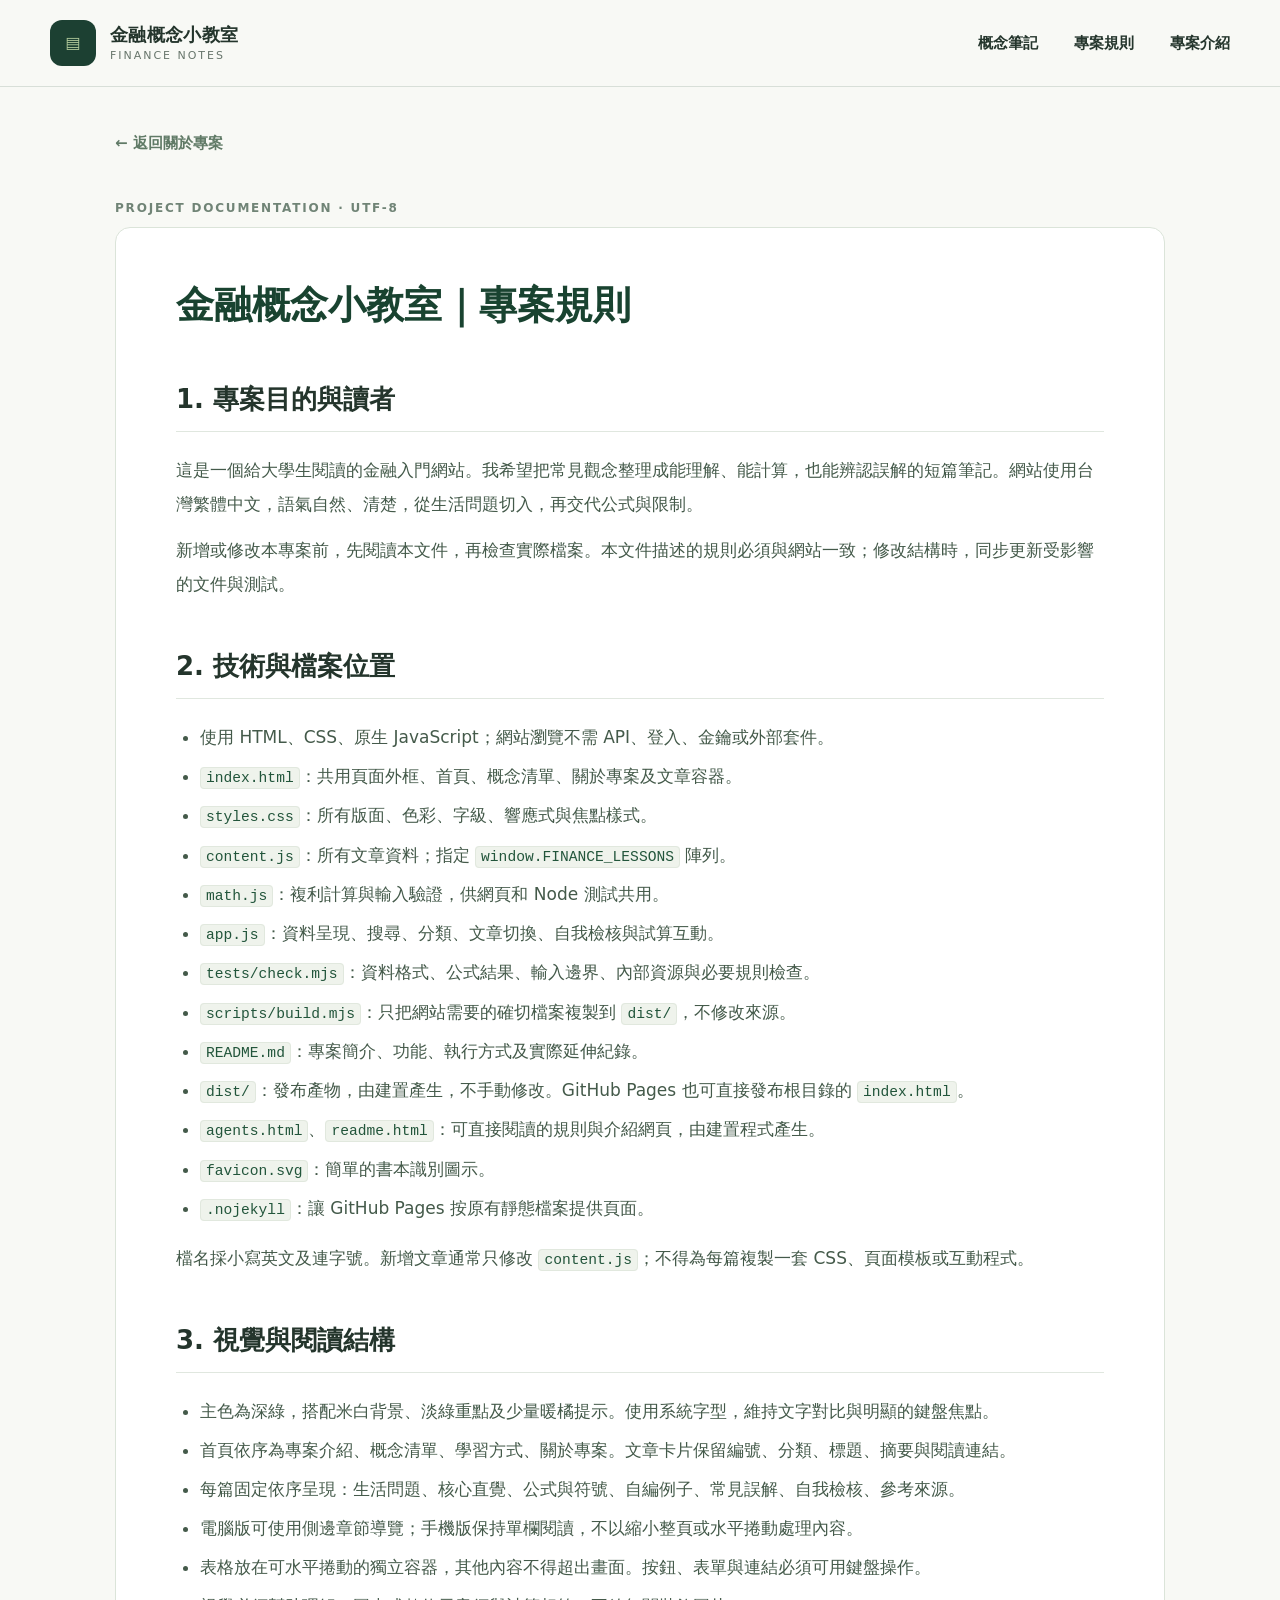
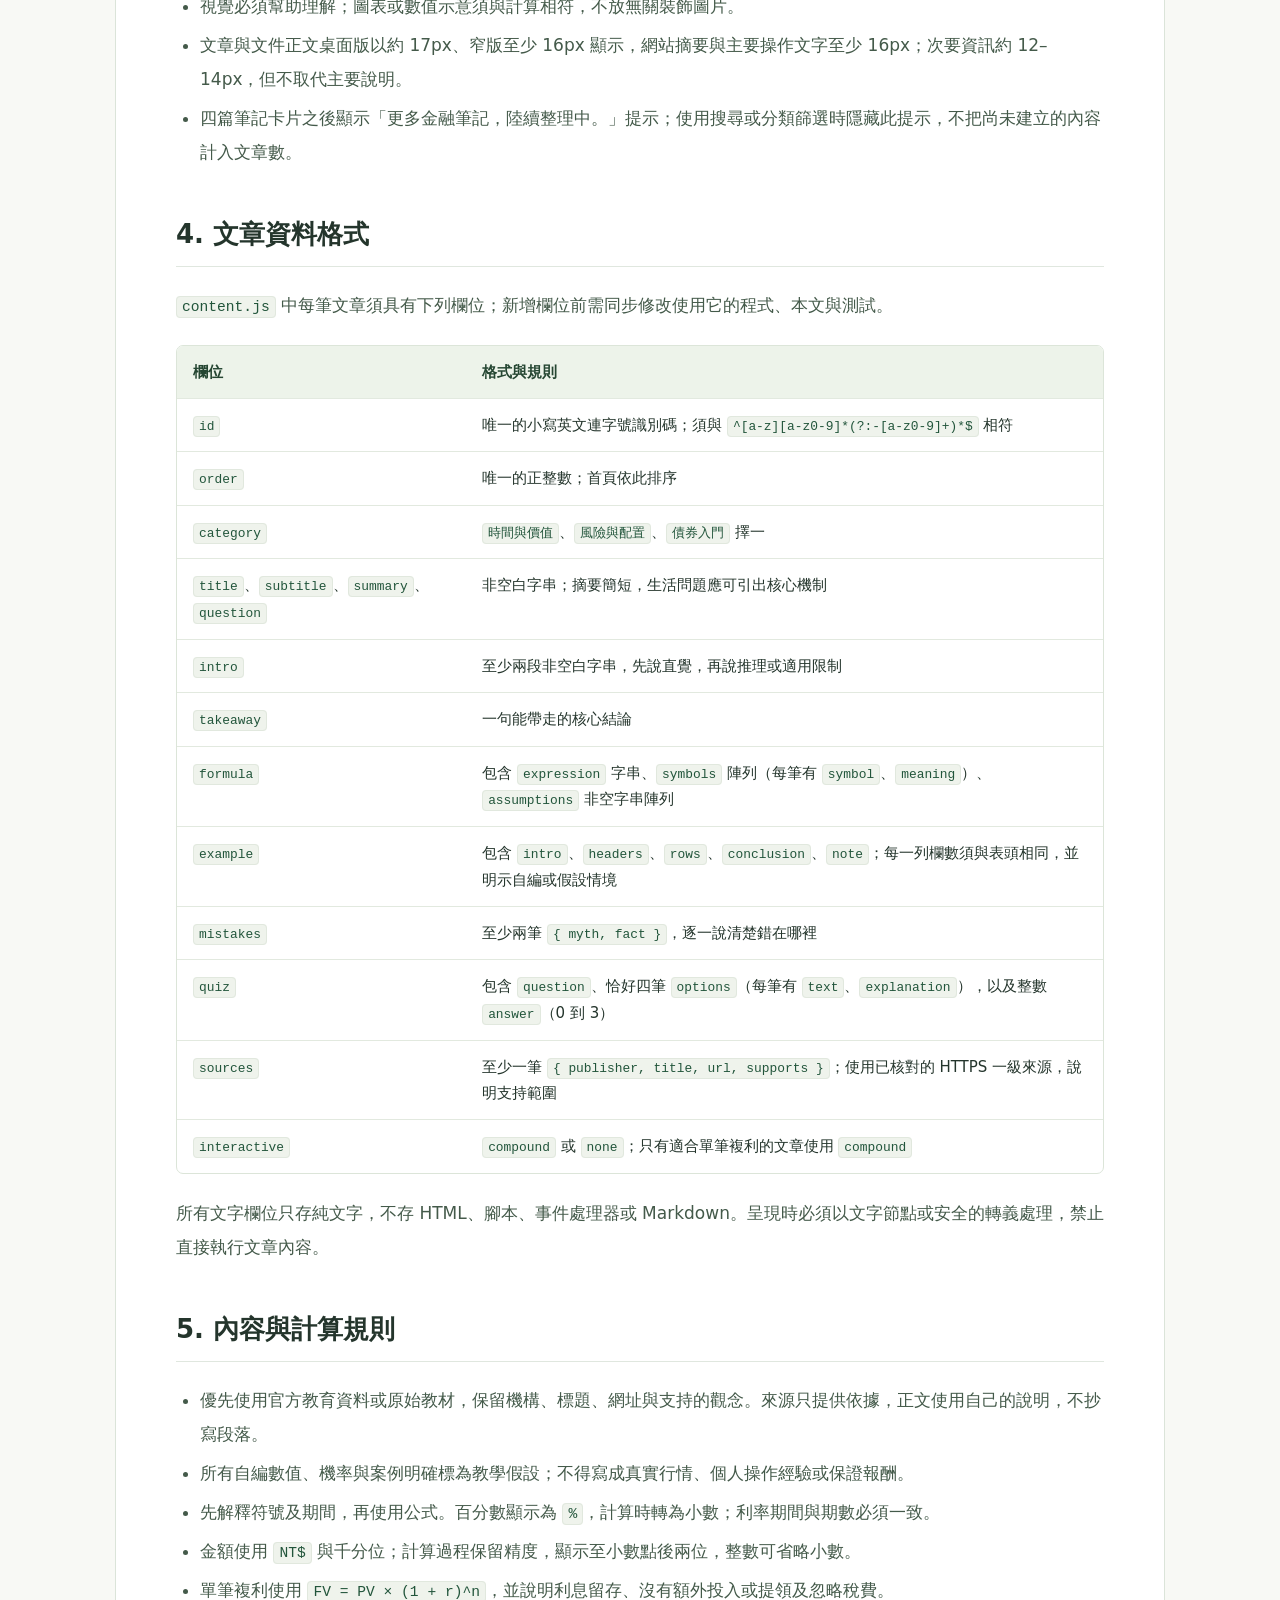
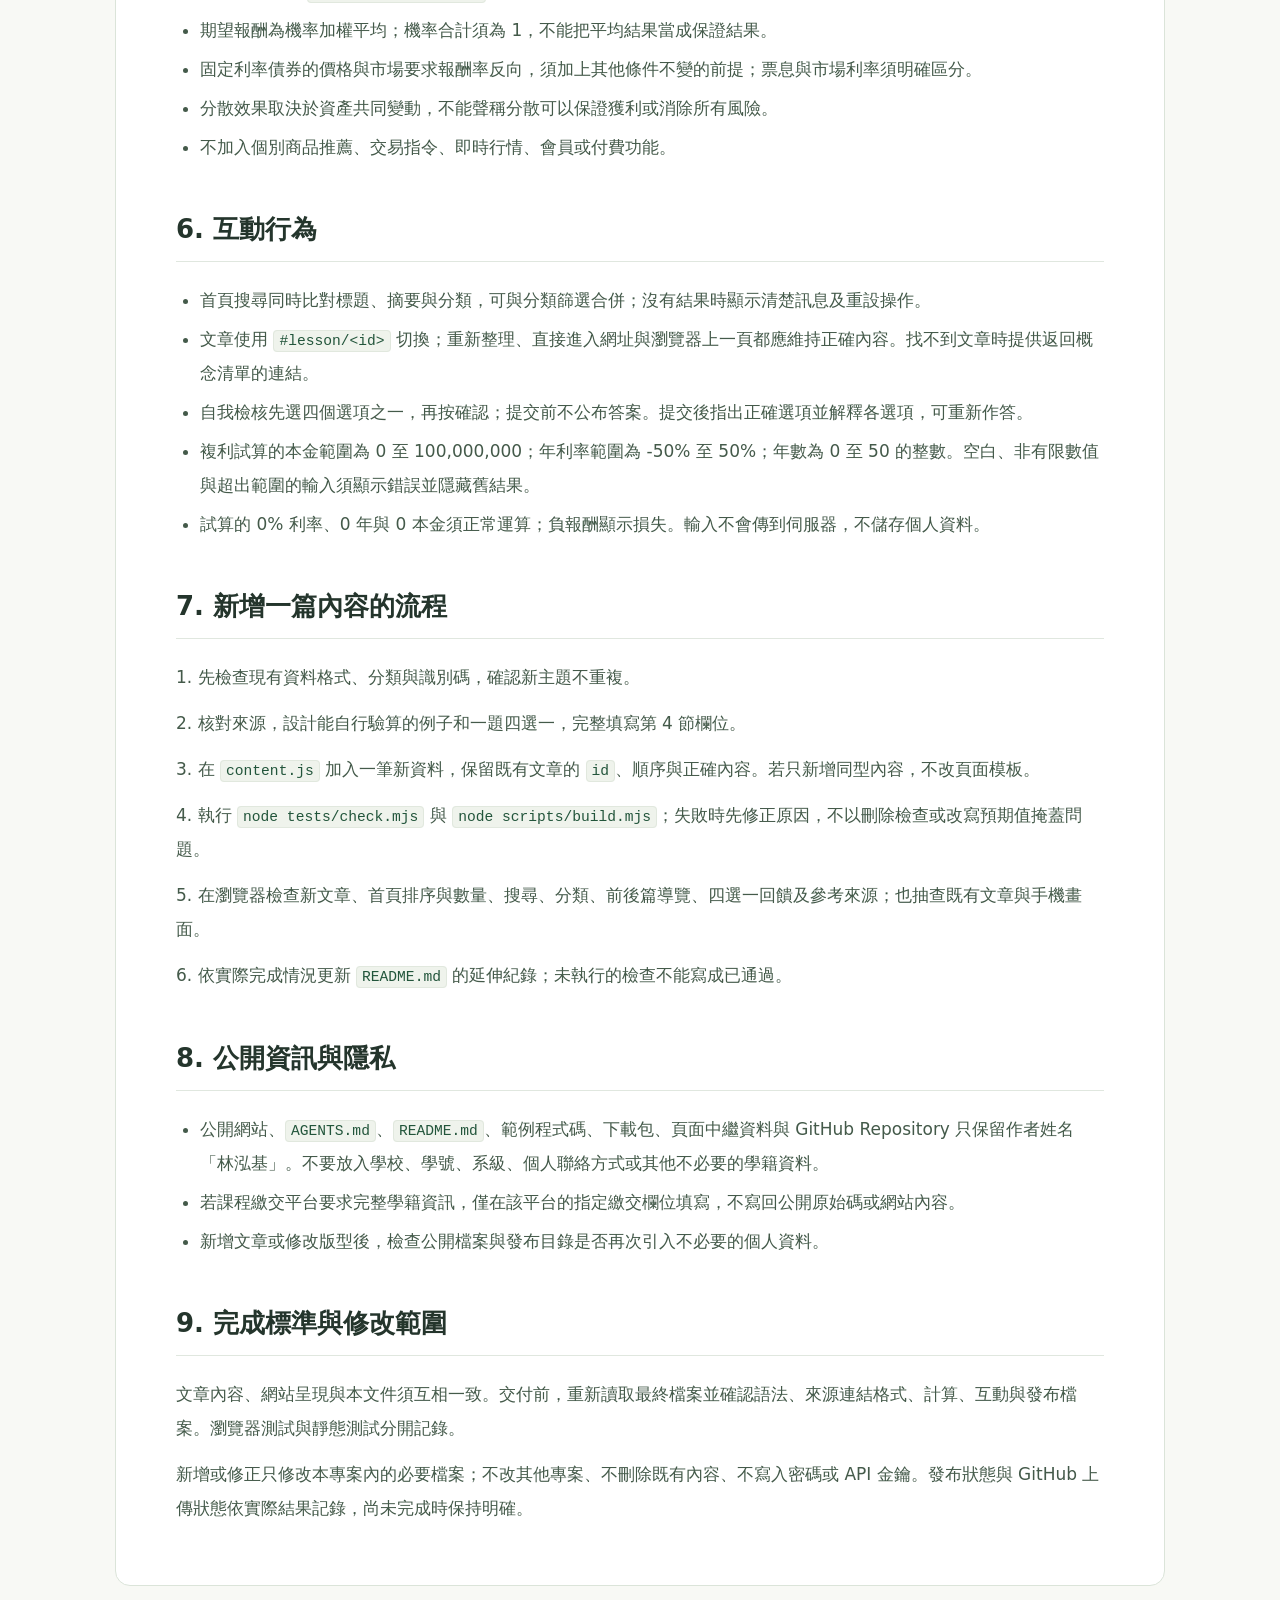
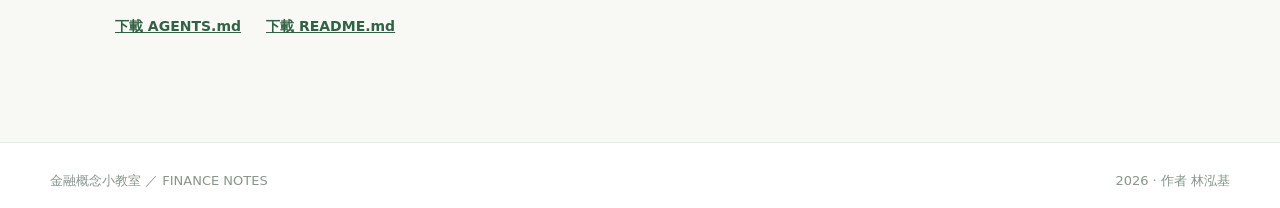
==== agents.html @ fc598c64 "Publish rebuilt finance notes site and reusable project rules" ====
<!doctype html><html lang="zh-Hant-TW"><head><meta charset="utf-8"><meta name="viewport" content="width=device-width, initial-scale=1"><meta name="description" content="金融概念小教室的公開專案文件"><title>專案規則｜金融概念小教室</title><link rel="icon" href="favicon.svg" type="image/svg+xml"><link rel="stylesheet" href="styles.css"><link rel="stylesheet" href="docs.css"></head><body><a class="skip-link" href="#doc-main">跳到主要內容</a><header class="site-header"><div class="shell header-inner"><a class="brand" href="index.html#home"><span class="brand-icon" aria-hidden="true">▤</span><span class="brand-words"><strong>金融概念小教室</strong><small>FINANCE NOTES</small></span></a><nav class="main-nav" aria-label="文件導覽"><a href="index.html#notebook">概念筆記</a><a href="agents.html">專案規則</a><a href="readme.html">專案介紹</a></nav></div></header><main id="doc-main" class="doc-main shell"><a class="back-link" href="index.html#about">← 返回關於專案</a><div class="doc-label">PROJECT DOCUMENTATION · UTF-8</div><article class="markdown-body"><h1 id="金融概念小教室專案規則">金融概念小教室｜專案規則</h1>
<h2 id="1-專案目的與讀者">1. 專案目的與讀者</h2>
<p>這是一個給大學生閱讀的金融入門網站。我希望把常見觀念整理成能理解、能計算，也能辨認誤解的短篇筆記。網站使用台灣繁體中文，語氣自然、清楚，從生活問題切入，再交代公式與限制。</p>
<p>新增或修改本專案前，先閱讀本文件，再檢查實際檔案。本文件描述的規則必須與網站一致；修改結構時，同步更新受影響的文件與測試。</p>
<h2 id="2-技術與檔案位置">2. 技術與檔案位置</h2>
<ul>
<li>使用 HTML、CSS、原生 JavaScript；網站瀏覽不需 API、登入、金鑰或外部套件。</li>
<li><code>index.html</code>：共用頁面外框、首頁、概念清單、關於專案及文章容器。</li>
<li><code>styles.css</code>：所有版面、色彩、字級、響應式與焦點樣式。</li>
<li><code>content.js</code>：所有文章資料；指定 <code>window.FINANCE_LESSONS</code> 陣列。</li>
<li><code>math.js</code>：複利計算與輸入驗證，供網頁和 Node 測試共用。</li>
<li><code>app.js</code>：資料呈現、搜尋、分類、文章切換、自我檢核與試算互動。</li>
<li><code>tests/check.mjs</code>：資料格式、公式結果、輸入邊界、內部資源與必要規則檢查。</li>
<li><code>scripts/build.mjs</code>：只把網站需要的確切檔案複製到 <code>dist/</code>，不修改來源。</li>
<li><code>README.md</code>：專案簡介、功能、執行方式及實際延伸紀錄。</li>
<li><code>dist/</code>：發布產物，由建置產生，不手動修改。GitHub Pages 也可直接發布根目錄的 <code>index.html</code>。</li>
<li><code>agents.html</code>、<code>readme.html</code>：可直接閱讀的規則與介紹網頁，由建置程式產生。</li>
<li><code>favicon.svg</code>：簡單的書本識別圖示。</li>
<li><code>.nojekyll</code>：讓 GitHub Pages 按原有靜態檔案提供頁面。</li>
</ul>
<p>檔名採小寫英文及連字號。新增文章通常只修改 <code>content.js</code>；不得為每篇複製一套 CSS、頁面模板或互動程式。</p>
<h2 id="3-視覺與閱讀結構">3. 視覺與閱讀結構</h2>
<ul>
<li>主色為深綠，搭配米白背景、淡綠重點及少量暖橘提示。使用系統字型，維持文字對比與明顯的鍵盤焦點。</li>
<li>首頁依序為專案介紹、概念清單、學習方式、關於專案。文章卡片保留編號、分類、標題、摘要與閱讀連結。</li>
<li>每篇固定依序呈現：生活問題、核心直覺、公式與符號、自編例子、常見誤解、自我檢核、參考來源。</li>
<li>電腦版可使用側邊章節導覽；手機版保持單欄閱讀，不以縮小整頁或水平捲動處理內容。</li>
<li>表格放在可水平捲動的獨立容器，其他內容不得超出畫面。按鈕、表單與連結必須可用鍵盤操作。</li>
<li>視覺必須幫助理解；圖表或數值示意須與計算相符，不放無關裝飾圖片。</li>
<li>文章與文件正文桌面版以約 17px、窄版至少 16px 顯示，網站摘要與主要操作文字至少 16px；次要資訊約 12–14px，但不取代主要說明。</li>
<li>四篇筆記卡片之後顯示「更多金融筆記，陸續整理中。」提示；使用搜尋或分類篩選時隱藏此提示，不把尚未建立的內容計入文章數。</li>
</ul>
<h2 id="4-文章資料格式">4. 文章資料格式</h2>
<p><code>content.js</code> 中每筆文章須具有下列欄位；新增欄位前需同步修改使用它的程式、本文與測試。</p>
<div class="md-table-scroll"><table><thead><tr><th>欄位</th><th>格式與規則</th></tr></thead><tbody><tr><td><code>id</code></td><td>唯一的小寫英文連字號識別碼；須與 <code>^[a-z][a-z0-9]*(?:-[a-z0-9]+)*$</code> 相符</td></tr><tr><td><code>order</code></td><td>唯一的正整數；首頁依此排序</td></tr><tr><td><code>category</code></td><td><code>時間與價值</code>、<code>風險與配置</code>、<code>債券入門</code> 擇一</td></tr><tr><td><code>title</code>、<code>subtitle</code>、<code>summary</code>、<code>question</code></td><td>非空白字串；摘要簡短，生活問題應可引出核心機制</td></tr><tr><td><code>intro</code></td><td>至少兩段非空白字串，先說直覺，再說推理或適用限制</td></tr><tr><td><code>takeaway</code></td><td>一句能帶走的核心結論</td></tr><tr><td><code>formula</code></td><td>包含 <code>expression</code> 字串、<code>symbols</code> 陣列（每筆有 <code>symbol</code>、<code>meaning</code>）、<code>assumptions</code> 非空字串陣列</td></tr><tr><td><code>example</code></td><td>包含 <code>intro</code>、<code>headers</code>、<code>rows</code>、<code>conclusion</code>、<code>note</code>；每一列欄數須與表頭相同，並明示自編或假設情境</td></tr><tr><td><code>mistakes</code></td><td>至少兩筆 <code>{ myth, fact }</code>，逐一說清楚錯在哪裡</td></tr><tr><td><code>quiz</code></td><td>包含 <code>question</code>、恰好四筆 <code>options</code>（每筆有 <code>text</code>、<code>explanation</code>），以及整數 <code>answer</code>（0 到 3）</td></tr><tr><td><code>sources</code></td><td>至少一筆 <code>{ publisher, title, url, supports }</code>；使用已核對的 HTTPS 一級來源，說明支持範圍</td></tr><tr><td><code>interactive</code></td><td><code>compound</code> 或 <code>none</code>；只有適合單筆複利的文章使用 <code>compound</code></td></tr></tbody></table></div>
<p>所有文字欄位只存純文字，不存 HTML、腳本、事件處理器或 Markdown。呈現時必須以文字節點或安全的轉義處理，禁止直接執行文章內容。</p>
<h2 id="5-內容與計算規則">5. 內容與計算規則</h2>
<ul>
<li>優先使用官方教育資料或原始教材，保留機構、標題、網址與支持的觀念。來源只提供依據，正文使用自己的說明，不抄寫段落。</li>
<li>所有自編數值、機率與案例明確標為教學假設；不得寫成真實行情、個人操作經驗或保證報酬。</li>
<li>先解釋符號及期間，再使用公式。百分數顯示為 <code>%</code>，計算時轉為小數；利率期間與期數必須一致。</li>
<li>金額使用 <code>NT$</code> 與千分位；計算過程保留精度，顯示至小數點後兩位，整數可省略小數。</li>
<li>單筆複利使用 <code>FV = PV × (1 + r)^n</code>，並說明利息留存、沒有額外投入或提領及忽略稅費。</li>
<li>期望報酬為機率加權平均；機率合計須為 1，不能把平均結果當成保證結果。</li>
<li>固定利率債券的價格與市場要求報酬率反向，須加上其他條件不變的前提；票息與市場利率須明確區分。</li>
<li>分散效果取決於資產共同變動，不能聲稱分散可以保證獲利或消除所有風險。</li>
<li>不加入個別商品推薦、交易指令、即時行情、會員或付費功能。</li>
</ul>
<h2 id="6-互動行為">6. 互動行為</h2>
<ul>
<li>首頁搜尋同時比對標題、摘要與分類，可與分類篩選合併；沒有結果時顯示清楚訊息及重設操作。</li>
<li>文章使用 <code>#lesson/&lt;id&gt;</code> 切換；重新整理、直接進入網址與瀏覽器上一頁都應維持正確內容。找不到文章時提供返回概念清單的連結。</li>
<li>自我檢核先選四個選項之一，再按確認；提交前不公布答案。提交後指出正確選項並解釋各選項，可重新作答。</li>
<li>複利試算的本金範圍為 0 至 100,000,000；年利率範圍為 -50% 至 50%；年數為 0 至 50 的整數。空白、非有限數值與超出範圍的輸入須顯示錯誤並隱藏舊結果。</li>
<li>試算的 0% 利率、0 年與 0 本金須正常運算；負報酬顯示損失。輸入不會傳到伺服器，不儲存個人資料。</li>
</ul>
<h2 id="7-新增一篇內容的流程">7. 新增一篇內容的流程</h2>
<p>1. 先檢查現有資料格式、分類與識別碼，確認新主題不重複。</p>
<p>2. 核對來源，設計能自行驗算的例子和一題四選一，完整填寫第 4 節欄位。</p>
<p>3. 在 <code>content.js</code> 加入一筆新資料，保留既有文章的 <code>id</code>、順序與正確內容。若只新增同型內容，不改頁面模板。</p>
<p>4. 執行 <code>node tests/check.mjs</code> 與 <code>node scripts/build.mjs</code>；失敗時先修正原因，不以刪除檢查或改寫預期值掩蓋問題。</p>
<p>5. 在瀏覽器檢查新文章、首頁排序與數量、搜尋、分類、前後篇導覽、四選一回饋及參考來源；也抽查既有文章與手機畫面。</p>
<p>6. 依實際完成情況更新 <code>README.md</code> 的延伸紀錄；未執行的檢查不能寫成已通過。</p>
<h2 id="8-公開資訊與隱私">8. 公開資訊與隱私</h2>
<ul>
<li>公開網站、<code>AGENTS.md</code>、<code>README.md</code>、範例程式碼、下載包、頁面中繼資料與 GitHub Repository 只保留作者姓名「林泓基」。不要放入學校、學號、系級、個人聯絡方式或其他不必要的學籍資料。</li>
<li>若課程繳交平台要求完整學籍資訊，僅在該平台的指定繳交欄位填寫，不寫回公開原始碼或網站內容。</li>
<li>新增文章或修改版型後，檢查公開檔案與發布目錄是否再次引入不必要的個人資料。</li>
</ul>
<h2 id="9-完成標準與修改範圍">9. 完成標準與修改範圍</h2>
<p>文章內容、網站呈現與本文件須互相一致。交付前，重新讀取最終檔案並確認語法、來源連結格式、計算、互動與發布檔案。瀏覽器測試與靜態測試分開記錄。</p>
<p>新增或修正只修改本專案內的必要檔案；不改其他專案、不刪除既有內容、不寫入密碼或 API 金鑰。發布狀態與 GitHub 上傳狀態依實際結果記錄，尚未完成時保持明確。</p>
</article><div class="doc-bottom"><a href="AGENTS.md" download>下載 AGENTS.md</a><a href="README.md" download>下載 README.md</a></div></main><footer class="footer"><div class="shell footer-inner"><span>金融概念小教室 ／ FINANCE NOTES</span><span>2026 · 作者 林泓基</span></div></footer></body></html>
---- styles.css ----
:root{--pine:#1c4032;--pine-deep:#123b2d;--ink:#24352c;--muted:#68766c;--line:#d8dfd8;--cream:#f8f9f5;--mist:#eef2ec;--leaf:#afc89a;--orange:#be7853;--white:#fff;--shadow:0 22px 40px rgba(20,53,41,.07)}
*,*::before,*::after{box-sizing:border-box}html{scroll-behavior:smooth;scroll-padding-top:110px}body{margin:0;background:var(--cream);color:var(--ink);font-family:system-ui,-apple-system,BlinkMacSystemFont,"Noto Sans TC","Microsoft JhengHei",sans-serif;font-size:16px;line-height:1.8;-webkit-font-smoothing:antialiased}a{color:inherit;text-decoration:none}button,input{font:inherit}button,a{touch-action:manipulation}button{cursor:pointer}button:disabled{cursor:not-allowed}button:focus-visible,a:focus-visible,input:focus-visible{outline:3px solid #b67946;outline-offset:4px}[hidden]{display:none!important}.sr-only{position:absolute!important;width:1px;height:1px;padding:0;margin:-1px;overflow:hidden;clip:rect(0,0,0,0);white-space:nowrap;border:0}.skip-link{position:fixed;z-index:99;top:-100px;left:20px;padding:10px 18px;background:var(--pine);color:white}.skip-link:focus{top:12px}.shell{width:min(1180px,calc(100% - 80px));margin:auto}.site-header{position:sticky;top:0;z-index:20;background:rgba(248,249,245,.95);border-bottom:1px solid var(--line);backdrop-filter:blur(12px)}.header-inner{height:86px;display:flex;align-items:center;justify-content:space-between;gap:28px}.brand{display:flex;align-items:center;gap:14px;flex-shrink:0}.brand-icon{width:46px;height:46px;display:grid;place-items:center;background:var(--pine);color:var(--leaf);border-radius:12px}.brand-words{display:flex;flex-direction:column;line-height:1.3}.brand-words strong{font-size:18px;font-weight:750;letter-spacing:.02em}.brand-words small{font-size:11px;color:var(--muted);letter-spacing:.18em;margin-top:3px}.main-nav{display:flex;align-items:center;gap:36px;white-space:nowrap}.main-nav a{font-size:15px;font-weight:600}.main-nav a:hover,.back-link:hover{color:#6a8c69}.eyebrow,.overline{letter-spacing:.19em;font-size:12px;font-weight:700;color:#d4e0d0}.overline.dark{color:#56675c}.hero{background:#f8f9f5;border-bottom:1px solid var(--line);scroll-margin-top:100px}.hero-grid{display:grid;grid-template-columns:1.04fr 1fr;gap:74px;align-items:center;min-height:590px;padding:70px 0}.hero-copy h1{font-size:clamp(48px,5.5vw,77px);letter-spacing:-.055em;line-height:1.29;margin:28px 0;color:var(--pine);font-weight:800}.hero-copy h1 em{font-style:normal}.hero-eyebrow{color:var(--muted);letter-spacing:.12em;margin:0}.hero-eyebrow i{display:inline-block;background:var(--orange);width:8px;height:8px;border-radius:50%;margin-right:10px}.hero-intro{font-size:18px;color:#6f7d73;line-height:1.95;margin:0 0 28px}.hero-cta{display:flex;align-items:center;gap:22px;flex-wrap:wrap}.hero-cta>span{font-size:14px;color:var(--muted)}.btn{border:0;display:inline-flex;align-items:center;justify-content:center;gap:22px;font-weight:700;font-size:15px;border-radius:8px;padding:13px 26px;min-height:49px;transition:transform .15s ease,background .15s ease}.btn:hover{transform:translateY(-2px)}.btn.primary{background:var(--pine);color:white}.btn.primary:hover{background:#2e604c}.btn.secondary{background:#edf0e9;color:var(--pine)}.hero-meta{display:flex;align-items:center;gap:16px;margin-top:34px;font-size:13px;color:var(--muted);flex-wrap:wrap}.hero-meta strong{color:var(--pine)}.hero-meta b{display:block;height:14px;border-left:1px solid var(--line)}.concept-panel{border-radius:20px;background:var(--pine-deep);color:white;box-shadow:var(--shadow);padding:31px;min-height:435px;display:flex;flex-direction:column;position:relative;overflow:hidden}.concept-panel::before{content:"";position:absolute;right:-35px;top:26px;width:210px;height:210px;background-image:radial-gradient(rgba(255,255,255,.07) 1px,transparent 1px);background-size:13px 13px;opacity:.8;pointer-events:none}.panel-top,.panel-footer{display:flex;justify-content:space-between;gap:12px;align-items:center;position:relative}.panel-tag{font-size:12px;border:1px solid #3e6354;padding:4px 10px;border-radius:5px}.concept-panel h2{font-size:27px;line-height:1.5;font-weight:600;margin:33px 0 30px;position:relative}.number-compare{display:flex;align-items:end;justify-content:space-between;gap:10px;position:relative}.number-compare>div:not(.number-arrow){min-width:0}.number-compare .small{font-size:13px;display:block;color:#c3d1c6;margin-bottom:8px}.number-compare strong{display:block;font-size:29px;line-height:1.2;white-space:nowrap;letter-spacing:-.02em}.number-compare strong small{font-size:14px;font-weight:500;color:#d3dbd2}.number-compare strong.lime{color:#c4d7a6}.number-arrow{color:#b8d19b;font-size:24px;margin-bottom:3px}.panel-bottom{display:flex;align-items:center;border-top:1px solid rgba(255,255,255,.15);margin-top:28px;padding-top:22px;gap:14px}.plus-circle{height:40px;width:40px;border:1px solid #517661;border-radius:50%;display:grid;place-items:center;color:#b8d39e;font-size:25px}.panel-added{display:flex;flex:1;flex-direction:column}.panel-added strong{font-size:20px;color:#d7e4b6}.panel-added span,.panel-rate span{font-size:12px;color:#bcc9c1}.panel-rate{text-align:right;display:flex;flex-direction:column}.panel-rate strong{font-size:20px}.panel-footer{margin-top:auto;padding-top:28px;font-size:12px;color:#c3d0c7;flex-wrap:wrap}.panel-footer a:hover{text-decoration:underline}.notebook{background:white;padding:75px 0 95px;scroll-margin-top:85px}.section-heading{display:flex;justify-content:space-between;align-items:end;gap:15px;margin-bottom:30px}.section-heading h2,.method h2,.about h2{font-size:33px;letter-spacing:-.035em;line-height:1.45;margin:12px 0 0}.section-heading>p{color:var(--muted);font-size:15px;margin:0 0 4px}.filters{display:flex;justify-content:space-between;align-items:center;gap:18px}.filter-buttons{display:flex;flex-wrap:wrap;gap:9px}.filter-buttons button{border:1px solid transparent;background:#f4f6f2;color:#526358;border-radius:6px;padding:9px 17px;font-size:14px;font-weight:650;min-height:44px}.filter-buttons button.active{background:var(--pine);color:#fff}.filter-buttons button:not(.active):hover{border-color:#cad9ca}.searchbox{display:flex;align-items:center;gap:10px;background:var(--cream);border:1px solid var(--line);border-radius:7px;padding:0 13px;min-width:260px;min-height:46px;color:#7a887d}.searchbox:focus-within{outline:2px solid #7e9e84}.searchbox input{background:transparent;border:0;outline:none;width:100%;font-size:16px;color:var(--ink)}.results-count{color:var(--muted);font-size:14px;margin:19px 0 20px}.lesson-grid{display:grid;grid-template-columns:repeat(2,minmax(0,1fr));gap:19px}.lesson-card{border:1px solid #d9e0da;border-radius:13px;background:#fff;padding:30px 30px 25px;display:flex;flex-direction:column;min-height:245px;transition:border-color .15s,box-shadow .15s,transform .15s}.lesson-card:hover{transform:translateY(-3px);border-color:#85a18b;box-shadow:0 12px 25px rgba(21,60,42,.07)}.card-head{display:flex;justify-content:space-between;align-items:center}.card-number{font-size:14px;letter-spacing:.15em;color:#9aa99f;font-weight:700}.card-category{font-size:13px;background:var(--mist);padding:4px 11px;color:var(--pine);border-radius:999px}.lesson-card h3{font-size:23px;letter-spacing:-.025em;margin:20px 0 6px}.lesson-card p{font-size:16px;color:#607066;margin:0 0 19px;line-height:1.85;flex:1}.card-bottom{border-top:1px solid #e8ece6;padding-top:15px;display:flex;justify-content:space-between;gap:10px;color:#7c8a80;font-size:13px}.card-bottom span:last-child{color:var(--pine);font-weight:700;font-size:16px}.empty-state{text-align:center;border:1px dashed #c6d1c8;padding:40px;border-radius:14px;color:var(--muted)}.empty-state>span{font-size:35px}.empty-state h3{color:var(--ink);margin:0}.empty-state p{font-size:16px}.coming-soon{display:flex;align-items:center;gap:20px;margin-top:22px;border:1.5px dashed #a9bcae;background:#f5f8f3;border-radius:12px;padding:22px 28px}.coming-icon{display:grid;place-items:center;background:#e5eee1;color:var(--pine);border-radius:50%;width:50px;height:50px;flex-shrink:0}.coming-soon strong{font-size:18px}.coming-soon p{font-size:15px;color:#68766d;margin:2px 0 0}.method{padding:78px 0 74px;background:var(--cream);scroll-margin-top:85px}.method-grid{display:grid;grid-template-columns:.9fr 1.1fr;gap:110px}.method h2{font-size:36px;margin:15px 0}.method-intro{color:#6d796f;line-height:1.95}.step{display:flex;gap:24px;border-bottom:1px solid #dde3da;padding:3px 0 26px;margin-bottom:27px}.step span{font-family:Georgia,serif;font-size:26px;color:#8ca68b}.step h3{font-size:19px;margin:3px 0}.step p{margin:2px 0 0;color:#6b7a70;font-size:15px}.about{background:#edf2eb;padding:60px 0 62px;scroll-margin-top:85px}.about-grid{display:grid;grid-template-columns:1.5fr .65fr;gap:75px;align-items:center}.about h2{font-size:29px;margin:16px 0 24px}.about-copy>p:not(.overline){font-size:16px;color:#617268;line-height:2;margin:0 0 16px}.about-links{display:flex;flex-wrap:wrap;gap:24px;margin-top:26px}.about-links a{font-size:14px;font-weight:750;border-bottom:1px solid #7a9181;padding-bottom:5px}.about-links a:hover{color:#597b5d}.author-card{border-left:1px solid #cfd9ce;min-height:175px;padding-left:42px;display:flex;align-items:start;flex-direction:column}.author-avatar{width:52px;height:52px;border-radius:50%;display:grid;place-items:center;background:var(--pine);color:#e3e9d1;font-size:23px;margin-bottom:9px}.author-card strong{font-size:18px}.author-card p{color:#6b7e70;line-height:2;font-size:14px;margin:13px 0 0}.footer{background:#fff;border-top:1px solid #e4e9e3}.footer-inner{display:flex;justify-content:space-between;gap:15px;padding:26px 0;flex-wrap:wrap;color:#87958a;font-size:13px}.slash{margin:0 10px;color:#adbcb0}.lesson-shell{padding-top:28px;padding-bottom:82px}.back-link{font-size:15px;color:#607a66;font-weight:700}.lesson-layout{display:grid;grid-template-columns:210px minmax(0,1fr);gap:80px;margin-top:35px}.lesson-side{position:sticky;top:116px;align-self:start}.lesson-side nav{display:flex;flex-direction:column;gap:5px;margin-top:20px}.lesson-side nav a{display:block;border-radius:6px;padding:9px 10px;color:#647568;font-size:14px}.lesson-side nav a:hover{background:#e6eee5;color:var(--pine)}.lesson-article{min-width:0;max-width:820px}.lesson-header{border-bottom:1px solid var(--line);padding-bottom:26px;margin-bottom:45px}.lesson-index{display:flex;gap:18px;align-items:center;color:#6c836d;font-size:13px;font-weight:700;letter-spacing:.1em}.lesson-article h1{font-size:clamp(32px,4.4vw,51px);margin:16px 0 10px;letter-spacing:-.04em;line-height:1.4}.lesson-subtitle{font-size:19px;color:#536c59;margin:8px 0}.lead-question{background:#eaf0e7;border-left:4px solid #78987d;padding:19px 23px;margin-top:26px;border-radius:0 8px 8px 0}.lead-question small{color:#5b7962;font-size:13px;display:block;font-weight:750;margin-bottom:5px}.lead-question p{font-size:18px;margin:0;line-height:1.85;color:#243e2a}.lesson-section{scroll-margin-top:115px;margin-bottom:62px}.lesson-section h2{display:flex;gap:14px;align-items:baseline;font-size:28px;letter-spacing:-.02em;margin:0 0 24px}.lesson-section h2>span{color:#83a18b;font-family:Georgia,serif;font-size:23px}.lesson-section p{font-size:17px;line-height:2.02;color:#4c5b50;margin:0 0 15px}.takeaway{padding:19px 22px;background:#eff4eb;border:1px solid #d3e0d0;border-radius:9px;font-size:16px;line-height:1.9}.formula-box{padding:23px 25px;background:#193f31;border-radius:11px;color:#fff;overflow-x:auto;white-space:normal;font-size:20px;font-weight:650;line-height:1.9;letter-spacing:.005em}.symbol-list{display:grid;grid-template-columns:repeat(2,minmax(0,1fr));gap:9px;margin:22px 0}.symbol-item{border-bottom:1px solid #e0e7de;padding:11px 0}.symbol-item b{display:block;color:#34563d;font-size:18px}.symbol-item span{display:block;font-size:15px;color:#526458}.assumptions{background:#f0f3ec;border-radius:10px;padding:20px 24px}.assumptions strong{font-size:16px}.assumptions ul{padding-left:23px;margin:8px 0 0;color:#536457;font-size:16px;line-height:1.9}.table-scroll{overflow-x:auto;max-width:100%;border:1px solid #e0e7df;border-radius:9px;margin:19px 0}.lesson-table{border-collapse:collapse;width:100%;min-width:490px;font-size:15px}.lesson-table th{text-align:left;background:#eff3ec;color:#2b4b33}.lesson-table th,.lesson-table td{padding:13px 16px;border-bottom:1px solid #e4e9e1}.lesson-table tbody tr:last-child td{border-bottom:0}.lesson-table td{color:#526256}.example-note{font-size:14px!important;color:#7d8c80!important}.myth{padding:20px 0;border-bottom:1px solid #dce5d9}.myth:last-child{border:0}.myth b{font-size:17px;color:#334b38}.myth p{margin-top:7px!important}.quiz-box{background:#f0f4ed;border:1px solid #d6e2d3;padding:27px;border-radius:12px}.quiz-question{font-weight:750;color:#263e30!important;margin-bottom:14px!important}.quiz-choices{border:0;padding:0;margin:0;display:flex;flex-direction:column;gap:10px;min-width:0}.quiz-choice{display:flex;align-items:center;gap:11px;padding:13px 15px;border:1px solid #d1dcd0;background:white;border-radius:7px;cursor:pointer;font-size:16px;line-height:1.75}.quiz-choice:has(input:checked){border-color:#618b69;background:#e9f4e6}.quiz-choice input{width:18px;height:18px;accent-color:#28613a;flex-shrink:0}.quiz-actions{display:flex;align-items:center;gap:12px;flex-wrap:wrap;margin-top:20px}.quiz-message{margin:13px 0 0!important;font-size:15px!important}.quiz-feedback{margin-top:20px;border-top:1px solid #ccd8ca;padding-top:18px}.quiz-feedback strong{color:#1b5c37}.quiz-explanation{padding:8px 0;color:#536659;font-size:15px;border-bottom:1px solid #e0e7dd}.quiz-explanation b{color:#345a3b}.compound-calculator{background:#f4f7ef;border:1px solid #d9e5d8;padding:24px;border-radius:12px;margin-top:22px}.compound-calculator h3{font-size:20px;margin:0 0 10px}.calc-fields{display:grid;grid-template-columns:repeat(3,1fr);gap:12px}.calc-fields label{display:flex;flex-direction:column;gap:6px;font-size:14px;color:#4b6651;font-weight:650}.calc-fields input{width:100%;min-width:0;padding:10px 11px;font-size:16px;border:1px solid #bccdbd;border-radius:6px;background:white;color:var(--ink)}.calc-output{margin-top:15px;font-size:16px;color:#446348}.calc-output strong{font-size:21px;color:#214533}.calc-error{color:#a33a2c}.source-list{padding-left:23px}.source-list li{margin-bottom:19px}.source-list a{color:#236246;font-weight:700;text-decoration:underline;text-underline-offset:4px;overflow-wrap:anywhere}.source-list p{font-size:15px!important;color:#768579!important;margin:6px 0 0!important}.lesson-next-prev{display:flex;gap:20px;justify-content:space-between;border-top:1px solid #d7e0d5;margin-top:65px;padding-top:24px}.lesson-next-prev a{flex:1;min-width:0;display:flex;flex-direction:column;gap:4px;font-weight:700;color:var(--pine);font-size:17px}.lesson-next-prev small{font-size:13px;color:#829285}.lesson-next-prev a:last-child{text-align:right}.not-found{padding:50px 0}.not-found h1{font-size:32px}.not-found p{font-size:17px}
@media(max-width:960px){.shell{width:min(100% - 50px,1180px)}.hero-grid{gap:32px}.hero-copy h1{font-size:clamp(48px,6vw,68px)}.concept-panel{padding:24px;min-height:415px}.number-compare strong{font-size:25px}.method-grid{gap:50px}.about-grid{gap:32px}.lesson-layout{gap:35px;grid-template-columns:170px minmax(0,1fr)}}
@media(max-width:760px){.header-inner{height:auto;min-height:78px;align-items:start;flex-direction:column;padding:14px 0 12px;gap:12px}.main-nav{width:100%;gap:22px;overflow-x:auto;padding-bottom:3px}.main-nav a{font-size:14px}.hero-grid,.method-grid,.about-grid{grid-template-columns:1fr}.hero-grid{padding:55px 0;min-height:0}.hero-copy h1{font-size:clamp(48px,9vw,66px)}.hero-intro{font-size:17px}.concept-panel{min-height:400px}.section-heading{align-items:start;flex-direction:column}.filters{align-items:stretch;flex-direction:column}.searchbox{min-width:0}.lesson-grid{grid-template-columns:1fr}.notebook{padding:56px 0 70px}.method{padding:65px 0}.method-grid{gap:30px}.about-grid{gap:30px}.author-card{border-left:0;border-top:1px solid #cfd9ce;padding:25px 0 0;min-height:0}.lesson-layout{grid-template-columns:1fr;gap:28px}.lesson-side{position:static;border-bottom:1px solid #dce5da;padding-bottom:15px}.lesson-side nav{display:flex;flex-direction:row;flex-wrap:wrap;gap:4px}.lesson-side nav a{padding:5px 10px;background:#edf1eb}.lesson-shell{padding-top:20px}.lesson-article h1{font-size:38px}.calc-fields{grid-template-columns:1fr 1fr}.footer-inner{font-size:12px}}
@media(max-width:440px){.shell{width:calc(100% - 34px)}.brand-words strong{font-size:16px}.brand-icon{width:42px;height:42px}.main-nav{gap:17px}.main-nav a{font-size:13px}.hero-copy h1{font-size:49px}.hero-intro br{display:none}.concept-panel{padding:19px;min-height:380px}.concept-panel h2{font-size:23px;margin:22px 0}.number-compare strong{font-size:21px}.number-compare strong small{font-size:12px}.number-arrow{font-size:18px}.number-compare .small{font-size:11px}.panel-footer{font-size:11px}.coming-soon{padding:18px;align-items:flex-start}.coming-soon strong{font-size:17px}.coming-soon p{font-size:14px}.lesson-card{padding:22px}.lesson-card h3{font-size:21px}.method h2{font-size:33px}.about h2{font-size:27px}.lesson-article h1{font-size:33px}.lesson-section h2{font-size:24px}.lesson-section p{font-size:16px}.formula-box{font-size:17px;padding:19px}.symbol-list,.calc-fields{grid-template-columns:1fr}.quiz-box{padding:17px}.quiz-choice{font-size:15px}.lesson-next-prev{gap:10px}}
@media(prefers-reduced-motion:reduce){*,*::before,*::after{scroll-behavior:auto!important;transition:none!important}}
---- docs.css ----
.doc-main{padding:42px 0 75px;max-width:1050px}.doc-label{font-size:12px;letter-spacing:.15em;color:#708476;margin-top:40px;margin-bottom:8px;font-weight:750}.markdown-body{background:white;border:1px solid #dbe4d9;border-radius:15px;padding:48px 60px;line-height:1.95;max-width:100%;min-width:0;overflow-wrap:anywhere}.markdown-body h1{font-size:clamp(29px,3vw,39px);margin:0 0 24px;line-height:1.5;color:#194330}.markdown-body h2{font-size:26px;line-height:1.5;border-bottom:1px solid #e0e7df;padding-bottom:12px;margin:46px 0 21px}.markdown-body h3{font-size:21px;margin:32px 0 10px}.markdown-body p,.markdown-body li{font-size:17px;color:#445a4a;line-height:2}.markdown-body p{margin:12px 0}.markdown-body ul{padding-left:24px}.markdown-body li{margin:5px 0}.markdown-body code{background:#eff3ec;border:1px solid #e1e8de;border-radius:4px;font-size:.86em;padding:2px 5px;color:#22553b;overflow-wrap:anywhere}.md-table-scroll{overflow-x:auto;max-width:100%;border-radius:7px;border:1px solid #dce5d9;margin:22px 0}.markdown-body table{border-collapse:collapse;min-width:550px;width:100%;font-size:15px}.markdown-body th{background:#edf3ea;color:#254632;text-align:left}.markdown-body th,.markdown-body td{border-bottom:1px solid #e2e9df;padding:13px 16px;vertical-align:top;font-size:15px;line-height:1.75}.markdown-body tr:last-child td{border-bottom:0}.markdown-body a{text-decoration:underline;color:#26764e;text-underline-offset:3px}.doc-bottom{display:flex;gap:25px;flex-wrap:wrap;padding:28px 0}.doc-bottom a{font-size:14px;text-decoration:underline;color:#336147;font-weight:700}@media(max-width:700px){.doc-main{padding-top:27px}.markdown-body{padding:28px 24px}.markdown-body h2{font-size:23px}.markdown-body p,.markdown-body li{font-size:16px}.markdown-body table{min-width:550px}}@media(max-width:390px){.markdown-body{padding:22px 16px}}
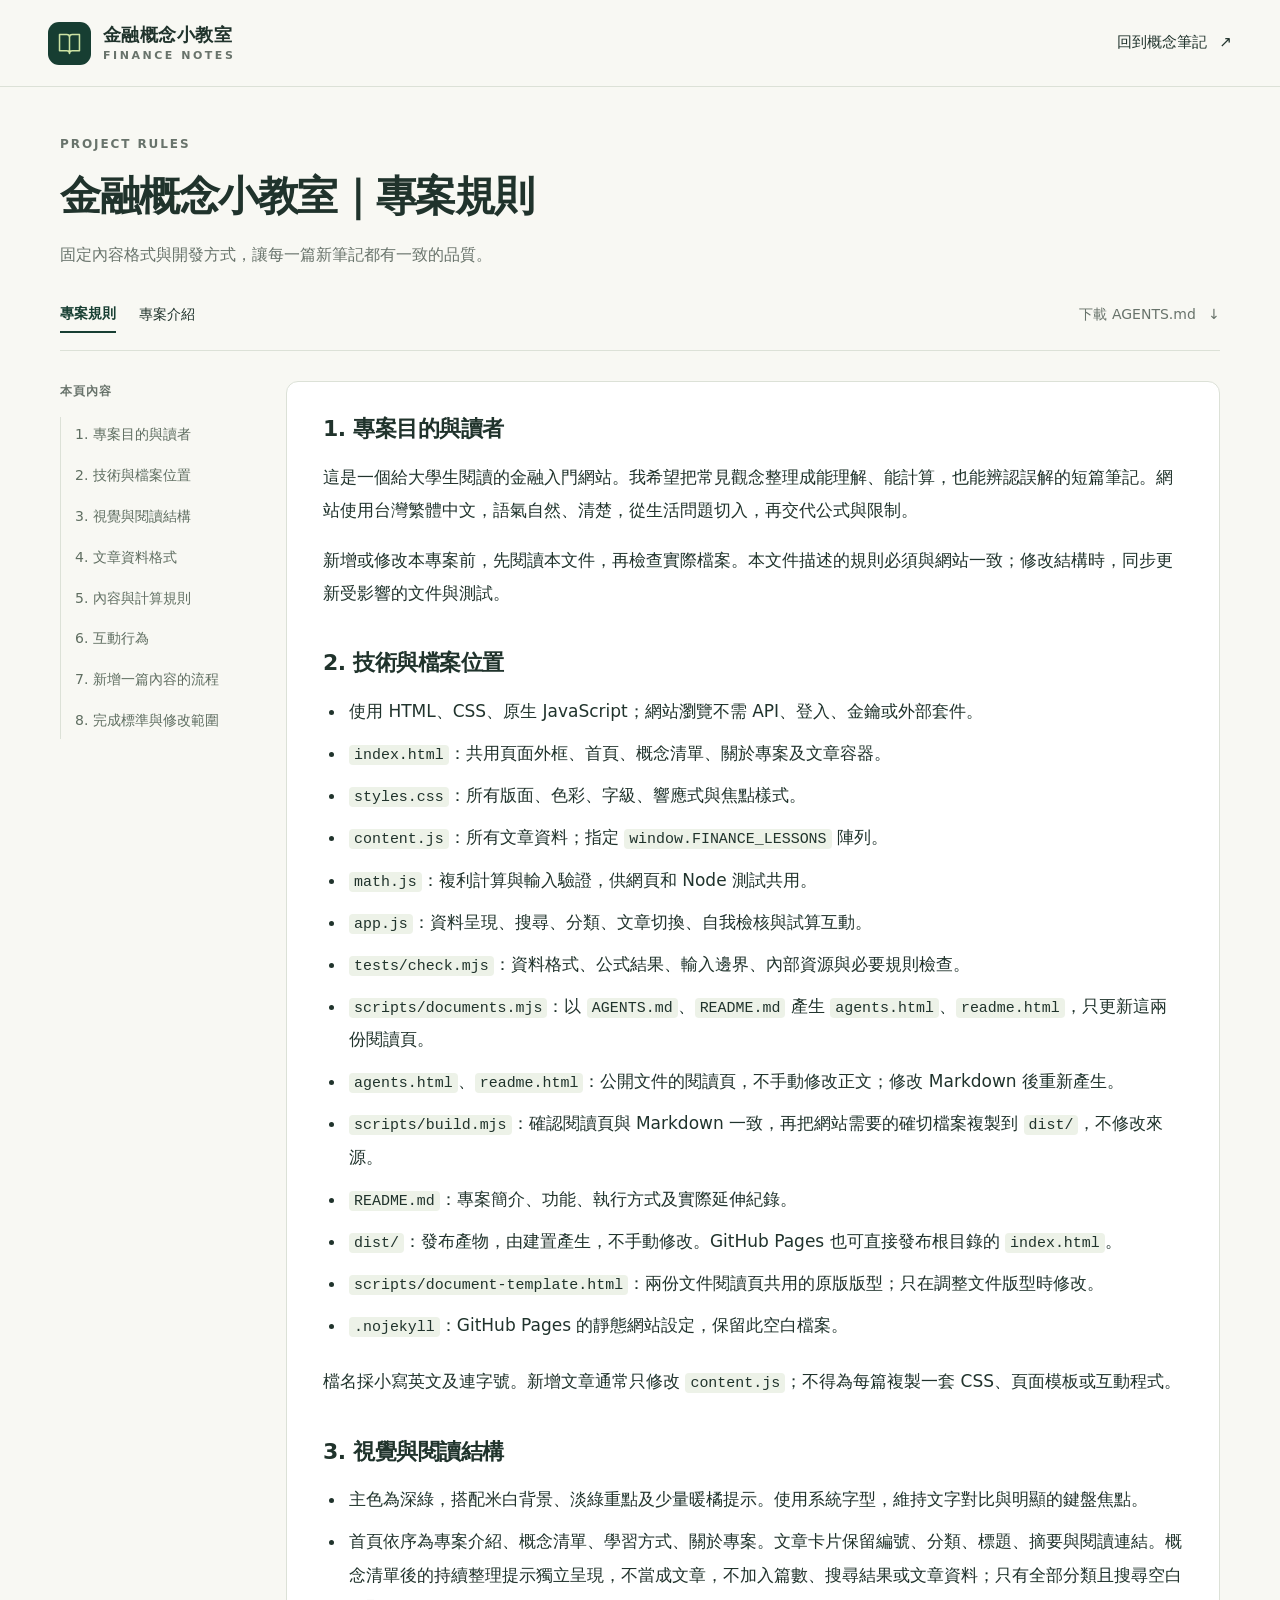
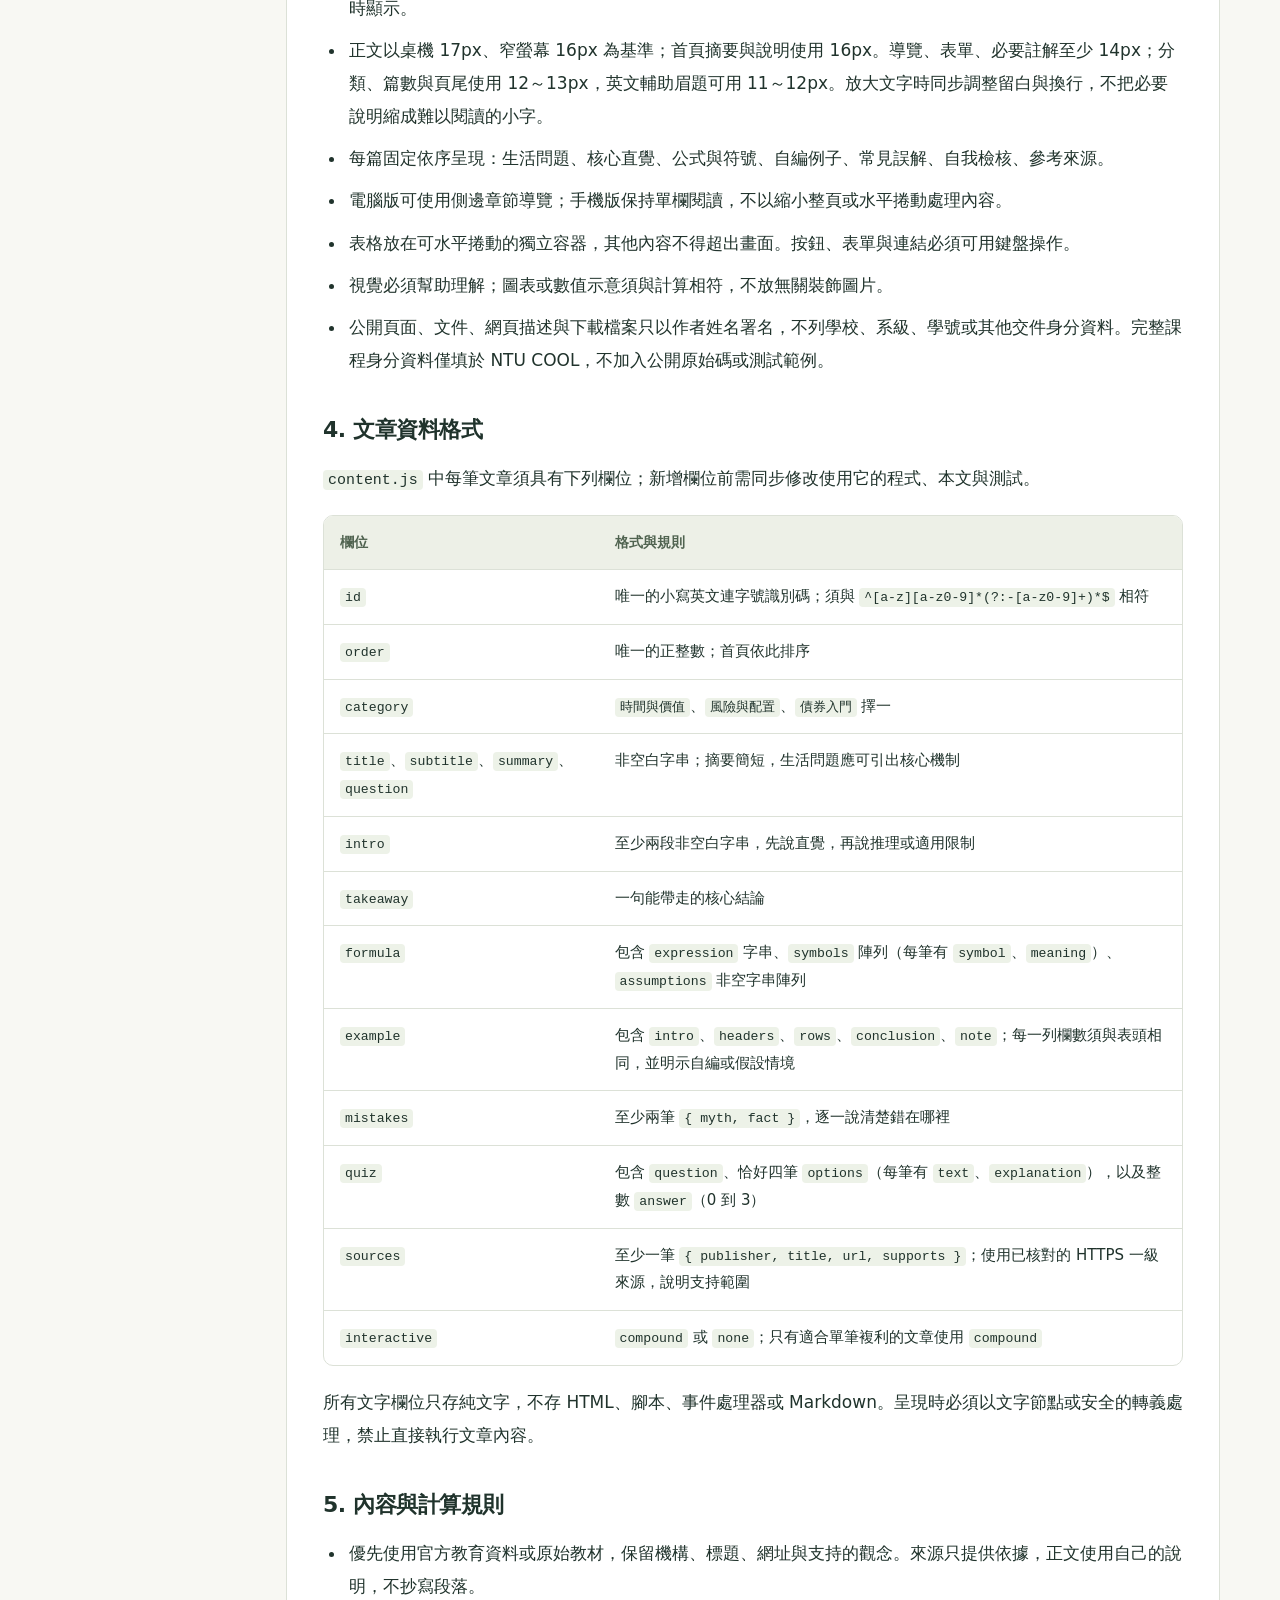
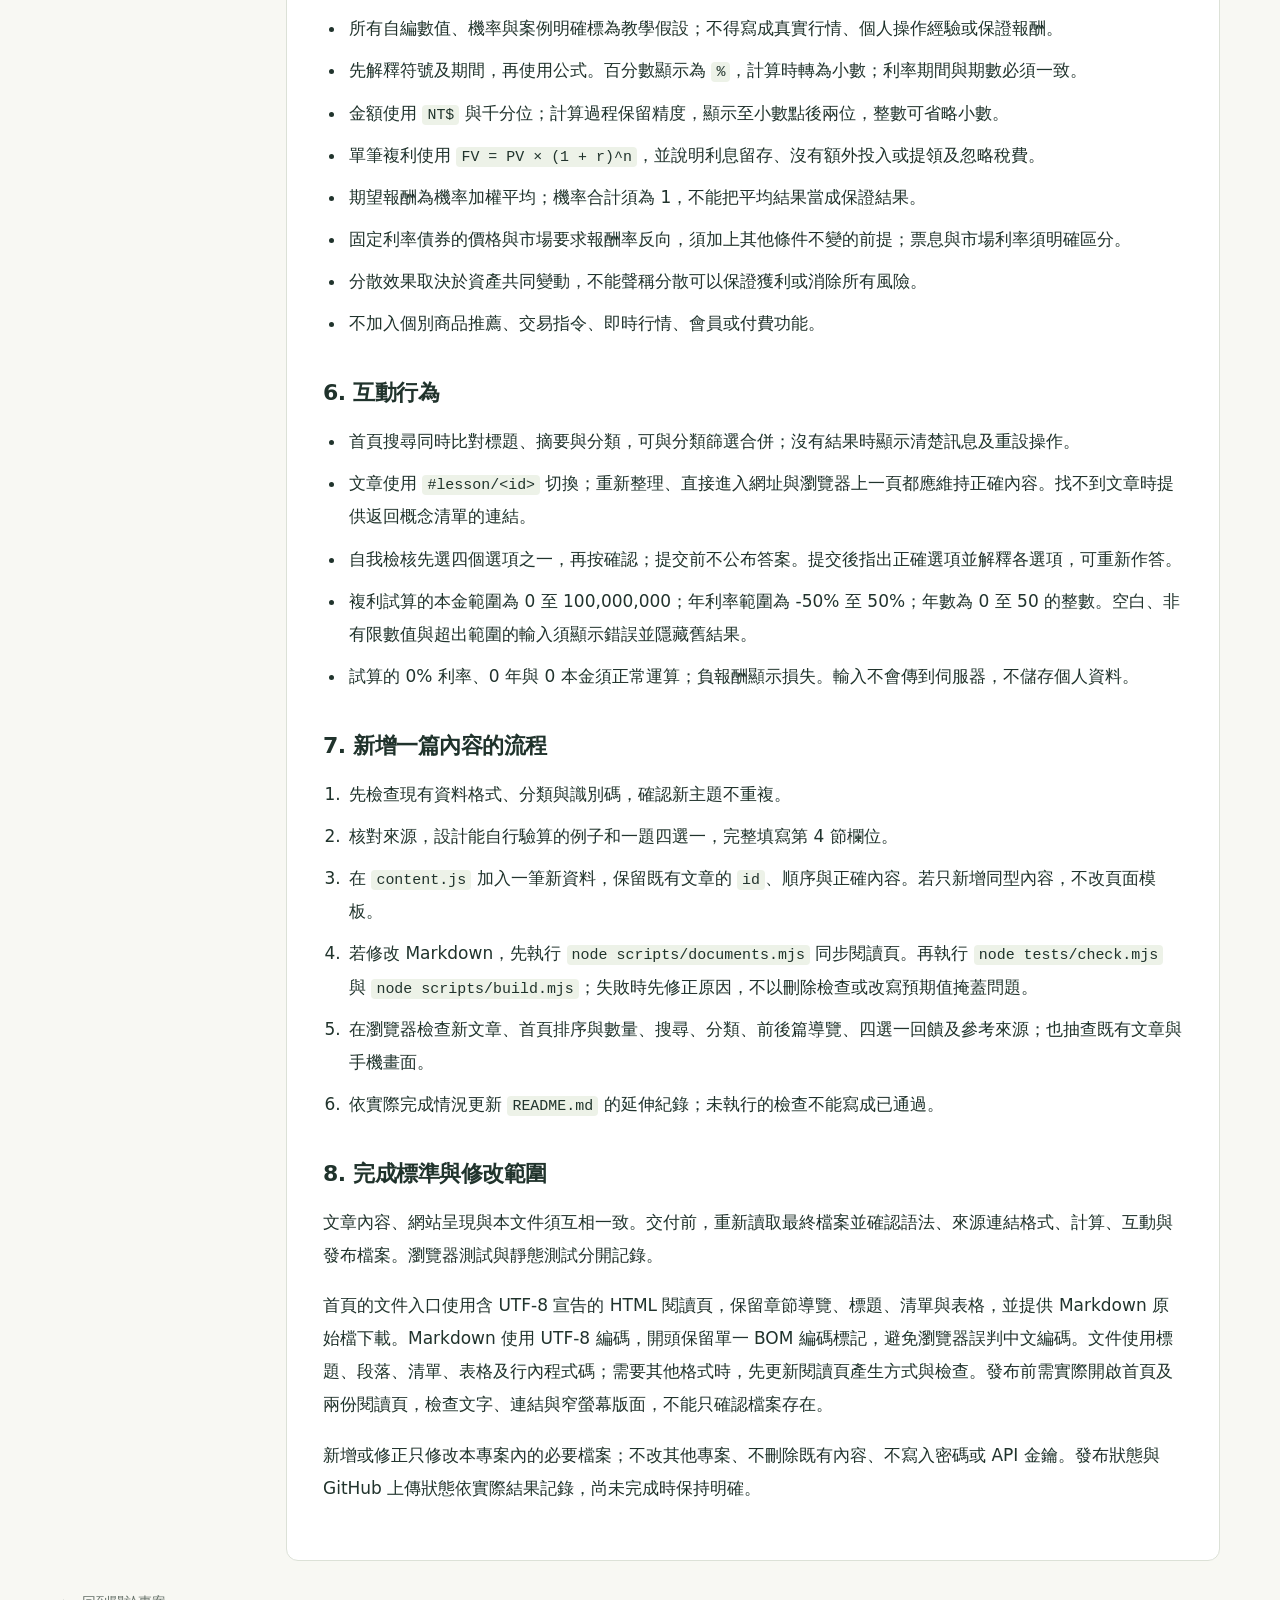
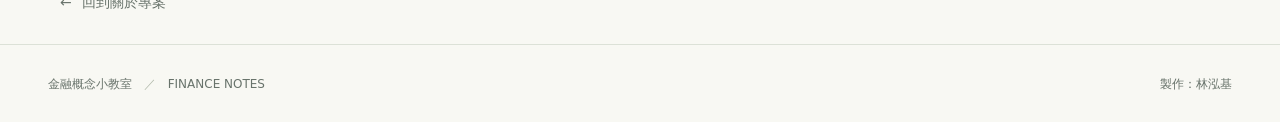
==== commit 0d22ad13: "Restore approved original finance notes design with verified visual parity" ====
--- a/agents.html
+++ b/agents.html
@@ -1,73 +1,52 @@
-<!doctype html><html lang="zh-Hant-TW"><head><meta charset="utf-8"><meta name="viewport" content="width=device-width, initial-scale=1"><meta name="description" content="金融概念小教室的公開專案文件"><title>專案規則｜金融概念小教室</title><link rel="icon" href="favicon.svg" type="image/svg+xml"><link rel="stylesheet" href="styles.css"><link rel="stylesheet" href="docs.css"></head><body><a class="skip-link" href="#doc-main">跳到主要內容</a><header class="site-header"><div class="shell header-inner"><a class="brand" href="index.html#home"><span class="brand-icon" aria-hidden="true">▤</span><span class="brand-words"><strong>金融概念小教室</strong><small>FINANCE NOTES</small></span></a><nav class="main-nav" aria-label="文件導覽"><a href="index.html#notebook">概念筆記</a><a href="agents.html">專案規則</a><a href="readme.html">專案介紹</a></nav></div></header><main id="doc-main" class="doc-main shell"><a class="back-link" href="index.html#about">← 返回關於專案</a><div class="doc-label">PROJECT DOCUMENTATION · UTF-8</div><article class="markdown-body"><h1 id="金融概念小教室專案規則">金融概念小教室｜專案規則</h1>
-<h2 id="1-專案目的與讀者">1. 專案目的與讀者</h2>
+<!doctype html>
+<html lang="zh-Hant">
+<head>
+  <meta charset="utf-8">
+  <meta name="viewport" content="width=device-width, initial-scale=1">
+  <meta name="description" content="固定內容格式與開發方式，讓每一篇新筆記都有一致的品質。">
+  <meta name="theme-color" content="#173e32">
+  <title>專案規則｜金融概念小教室</title>
+  <link rel="stylesheet" href="./styles.css">
+</head>
+<body class="document-page">
+  <a class="skip-link" href="#document-content">跳到文件內容</a>
+  <header class="site-header"><div class="shell header-inner">
+    <a class="brand" href="./index.html#home" aria-label="金融概念小教室首頁"><span class="brand-icon" aria-hidden="true"><svg viewBox="0 0 32 32"><path d="M5 6h8c2 0 3 1 3 3v18c0-2-1-3-3-3H5zm22 0h-8c-2 0-3 1-3 3v18c0-2 1-3 3-3h8z"/></svg></span><span class="brand-name">金融概念小教室<small>FINANCE NOTES</small></span></a>
+    <nav class="main-nav" aria-label="主要導覽"><a href="./index.html#library">回到概念筆記 <span aria-hidden="true">↗</span></a></nav>
+  </div></header>
+  <main class="shell document-shell">
+    <div class="document-header"><p class="eyebrow">PROJECT RULES</p><h1>金融概念小教室｜專案規則</h1><p class="document-description">固定內容格式與開發方式，讓每一篇新筆記都有一致的品質。</p>
+      <nav class="document-actions" aria-label="專案文件"><a href="./agents.html" aria-current="page">專案規則</a><a href="./readme.html">專案介紹</a><a class="document-download" href="./AGENTS.md" download="AGENTS.md">下載 AGENTS.md <span aria-hidden="true">↓</span></a></nav>
+    </div>
+    <div class="document-grid"><nav class="document-toc" aria-label="本頁章節"><p class="eyebrow">本頁內容</p><ol><li><a href="#section-1">1. 專案目的與讀者</a></li><li><a href="#section-2">2. 技術與檔案位置</a></li><li><a href="#section-3">3. 視覺與閱讀結構</a></li><li><a href="#section-4">4. 文章資料格式</a></li><li><a href="#section-5">5. 內容與計算規則</a></li><li><a href="#section-6">6. 互動行為</a></li><li><a href="#section-7">7. 新增一篇內容的流程</a></li><li><a href="#section-8">8. 完成標準與修改範圍</a></li></ol></nav>
+      <article id="document-content" class="document-body" tabindex="-1" aria-label="專案規則全文">
+<h2 id="section-1">1. 專案目的與讀者</h2>
 <p>這是一個給大學生閱讀的金融入門網站。我希望把常見觀念整理成能理解、能計算，也能辨認誤解的短篇筆記。網站使用台灣繁體中文，語氣自然、清楚，從生活問題切入，再交代公式與限制。</p>
 <p>新增或修改本專案前，先閱讀本文件，再檢查實際檔案。本文件描述的規則必須與網站一致；修改結構時，同步更新受影響的文件與測試。</p>
-<h2 id="2-技術與檔案位置">2. 技術與檔案位置</h2>
-<ul>
-<li>使用 HTML、CSS、原生 JavaScript；網站瀏覽不需 API、登入、金鑰或外部套件。</li>
-<li><code>index.html</code>：共用頁面外框、首頁、概念清單、關於專案及文章容器。</li>
-<li><code>styles.css</code>：所有版面、色彩、字級、響應式與焦點樣式。</li>
-<li><code>content.js</code>：所有文章資料；指定 <code>window.FINANCE_LESSONS</code> 陣列。</li>
-<li><code>math.js</code>：複利計算與輸入驗證，供網頁和 Node 測試共用。</li>
-<li><code>app.js</code>：資料呈現、搜尋、分類、文章切換、自我檢核與試算互動。</li>
-<li><code>tests/check.mjs</code>：資料格式、公式結果、輸入邊界、內部資源與必要規則檢查。</li>
-<li><code>scripts/build.mjs</code>：只把網站需要的確切檔案複製到 <code>dist/</code>，不修改來源。</li>
-<li><code>README.md</code>：專案簡介、功能、執行方式及實際延伸紀錄。</li>
-<li><code>dist/</code>：發布產物，由建置產生，不手動修改。GitHub Pages 也可直接發布根目錄的 <code>index.html</code>。</li>
-<li><code>agents.html</code>、<code>readme.html</code>：可直接閱讀的規則與介紹網頁，由建置程式產生。</li>
-<li><code>favicon.svg</code>：簡單的書本識別圖示。</li>
-<li><code>.nojekyll</code>：讓 GitHub Pages 按原有靜態檔案提供頁面。</li>
-</ul>
+<h2 id="section-2">2. 技術與檔案位置</h2>
+<ul><li>使用 HTML、CSS、原生 JavaScript；網站瀏覽不需 API、登入、金鑰或外部套件。</li><li><code>index.html</code>：共用頁面外框、首頁、概念清單、關於專案及文章容器。</li><li><code>styles.css</code>：所有版面、色彩、字級、響應式與焦點樣式。</li><li><code>content.js</code>：所有文章資料；指定 <code>window.FINANCE_LESSONS</code> 陣列。</li><li><code>math.js</code>：複利計算與輸入驗證，供網頁和 Node 測試共用。</li><li><code>app.js</code>：資料呈現、搜尋、分類、文章切換、自我檢核與試算互動。</li><li><code>tests/check.mjs</code>：資料格式、公式結果、輸入邊界、內部資源與必要規則檢查。</li><li><code>scripts/documents.mjs</code>：以 <code>AGENTS.md</code>、<code>README.md</code> 產生 <code>agents.html</code>、<code>readme.html</code>，只更新這兩份閱讀頁。</li><li><code>agents.html</code>、<code>readme.html</code>：公開文件的閱讀頁，不手動修改正文；修改 Markdown 後重新產生。</li><li><code>scripts/build.mjs</code>：確認閱讀頁與 Markdown 一致，再把網站需要的確切檔案複製到 <code>dist/</code>，不修改來源。</li><li><code>README.md</code>：專案簡介、功能、執行方式及實際延伸紀錄。</li><li><code>dist/</code>：發布產物，由建置產生，不手動修改。GitHub Pages 也可直接發布根目錄的 <code>index.html</code>。</li><li><code>scripts/document-template.html</code>：兩份文件閱讀頁共用的原版版型；只在調整文件版型時修改。</li><li><code>.nojekyll</code>：GitHub Pages 的靜態網站設定，保留此空白檔案。</li></ul>
 <p>檔名採小寫英文及連字號。新增文章通常只修改 <code>content.js</code>；不得為每篇複製一套 CSS、頁面模板或互動程式。</p>
-<h2 id="3-視覺與閱讀結構">3. 視覺與閱讀結構</h2>
-<ul>
-<li>主色為深綠，搭配米白背景、淡綠重點及少量暖橘提示。使用系統字型，維持文字對比與明顯的鍵盤焦點。</li>
-<li>首頁依序為專案介紹、概念清單、學習方式、關於專案。文章卡片保留編號、分類、標題、摘要與閱讀連結。</li>
-<li>每篇固定依序呈現：生活問題、核心直覺、公式與符號、自編例子、常見誤解、自我檢核、參考來源。</li>
-<li>電腦版可使用側邊章節導覽；手機版保持單欄閱讀，不以縮小整頁或水平捲動處理內容。</li>
-<li>表格放在可水平捲動的獨立容器，其他內容不得超出畫面。按鈕、表單與連結必須可用鍵盤操作。</li>
-<li>視覺必須幫助理解；圖表或數值示意須與計算相符，不放無關裝飾圖片。</li>
-<li>文章與文件正文桌面版以約 17px、窄版至少 16px 顯示，網站摘要與主要操作文字至少 16px；次要資訊約 12–14px，但不取代主要說明。</li>
-<li>四篇筆記卡片之後顯示「更多金融筆記，陸續整理中。」提示；使用搜尋或分類篩選時隱藏此提示，不把尚未建立的內容計入文章數。</li>
-</ul>
-<h2 id="4-文章資料格式">4. 文章資料格式</h2>
+<h2 id="section-3">3. 視覺與閱讀結構</h2>
+<ul><li>主色為深綠，搭配米白背景、淡綠重點及少量暖橘提示。使用系統字型，維持文字對比與明顯的鍵盤焦點。</li><li>首頁依序為專案介紹、概念清單、學習方式、關於專案。文章卡片保留編號、分類、標題、摘要與閱讀連結。概念清單後的持續整理提示獨立呈現，不當成文章，不加入篇數、搜尋結果或文章資料；只有全部分類且搜尋空白時顯示。</li><li>正文以桌機 17px、窄螢幕 16px 為基準；首頁摘要與說明使用 16px。導覽、表單、必要註解至少 14px；分類、篇數與頁尾使用 12～13px，英文輔助眉題可用 11～12px。放大文字時同步調整留白與換行，不把必要說明縮成難以閱讀的小字。</li><li>每篇固定依序呈現：生活問題、核心直覺、公式與符號、自編例子、常見誤解、自我檢核、參考來源。</li><li>電腦版可使用側邊章節導覽；手機版保持單欄閱讀，不以縮小整頁或水平捲動處理內容。</li><li>表格放在可水平捲動的獨立容器，其他內容不得超出畫面。按鈕、表單與連結必須可用鍵盤操作。</li><li>視覺必須幫助理解；圖表或數值示意須與計算相符，不放無關裝飾圖片。</li><li>公開頁面、文件、網頁描述與下載檔案只以作者姓名署名，不列學校、系級、學號或其他交件身分資料。完整課程身分資料僅填於 NTU COOL，不加入公開原始碼或測試範例。</li></ul>
+<h2 id="section-4">4. 文章資料格式</h2>
 <p><code>content.js</code> 中每筆文章須具有下列欄位；新增欄位前需同步修改使用它的程式、本文與測試。</p>
-<div class="md-table-scroll"><table><thead><tr><th>欄位</th><th>格式與規則</th></tr></thead><tbody><tr><td><code>id</code></td><td>唯一的小寫英文連字號識別碼；須與 <code>^[a-z][a-z0-9]*(?:-[a-z0-9]+)*$</code> 相符</td></tr><tr><td><code>order</code></td><td>唯一的正整數；首頁依此排序</td></tr><tr><td><code>category</code></td><td><code>時間與價值</code>、<code>風險與配置</code>、<code>債券入門</code> 擇一</td></tr><tr><td><code>title</code>、<code>subtitle</code>、<code>summary</code>、<code>question</code></td><td>非空白字串；摘要簡短，生活問題應可引出核心機制</td></tr><tr><td><code>intro</code></td><td>至少兩段非空白字串，先說直覺，再說推理或適用限制</td></tr><tr><td><code>takeaway</code></td><td>一句能帶走的核心結論</td></tr><tr><td><code>formula</code></td><td>包含 <code>expression</code> 字串、<code>symbols</code> 陣列（每筆有 <code>symbol</code>、<code>meaning</code>）、<code>assumptions</code> 非空字串陣列</td></tr><tr><td><code>example</code></td><td>包含 <code>intro</code>、<code>headers</code>、<code>rows</code>、<code>conclusion</code>、<code>note</code>；每一列欄數須與表頭相同，並明示自編或假設情境</td></tr><tr><td><code>mistakes</code></td><td>至少兩筆 <code>{ myth, fact }</code>，逐一說清楚錯在哪裡</td></tr><tr><td><code>quiz</code></td><td>包含 <code>question</code>、恰好四筆 <code>options</code>（每筆有 <code>text</code>、<code>explanation</code>），以及整數 <code>answer</code>（0 到 3）</td></tr><tr><td><code>sources</code></td><td>至少一筆 <code>{ publisher, title, url, supports }</code>；使用已核對的 HTTPS 一級來源，說明支持範圍</td></tr><tr><td><code>interactive</code></td><td><code>compound</code> 或 <code>none</code>；只有適合單筆複利的文章使用 <code>compound</code></td></tr></tbody></table></div>
+<div class="table-wrap document-table" role="region" aria-label="4. 文章資料格式表格" tabindex="0"><table><thead><tr><th scope="col">欄位</th><th scope="col">格式與規則</th></tr></thead><tbody><tr><td><code>id</code></td><td>唯一的小寫英文連字號識別碼；須與 <code>^[a-z][a-z0-9]*(?:-[a-z0-9]+)*$</code> 相符</td></tr><tr><td><code>order</code></td><td>唯一的正整數；首頁依此排序</td></tr><tr><td><code>category</code></td><td><code>時間與價值</code>、<code>風險與配置</code>、<code>債券入門</code> 擇一</td></tr><tr><td><code>title</code>、<code>subtitle</code>、<code>summary</code>、<code>question</code></td><td>非空白字串；摘要簡短，生活問題應可引出核心機制</td></tr><tr><td><code>intro</code></td><td>至少兩段非空白字串，先說直覺，再說推理或適用限制</td></tr><tr><td><code>takeaway</code></td><td>一句能帶走的核心結論</td></tr><tr><td><code>formula</code></td><td>包含 <code>expression</code> 字串、<code>symbols</code> 陣列（每筆有 <code>symbol</code>、<code>meaning</code>）、<code>assumptions</code> 非空字串陣列</td></tr><tr><td><code>example</code></td><td>包含 <code>intro</code>、<code>headers</code>、<code>rows</code>、<code>conclusion</code>、<code>note</code>；每一列欄數須與表頭相同，並明示自編或假設情境</td></tr><tr><td><code>mistakes</code></td><td>至少兩筆 <code>{ myth, fact }</code>，逐一說清楚錯在哪裡</td></tr><tr><td><code>quiz</code></td><td>包含 <code>question</code>、恰好四筆 <code>options</code>（每筆有 <code>text</code>、<code>explanation</code>），以及整數 <code>answer</code>（0 到 3）</td></tr><tr><td><code>sources</code></td><td>至少一筆 <code>{ publisher, title, url, supports }</code>；使用已核對的 HTTPS 一級來源，說明支持範圍</td></tr><tr><td><code>interactive</code></td><td><code>compound</code> 或 <code>none</code>；只有適合單筆複利的文章使用 <code>compound</code></td></tr></tbody></table></div>
+<p class="document-table-hint">窄螢幕可在表格內左右滑動。</p>
 <p>所有文字欄位只存純文字，不存 HTML、腳本、事件處理器或 Markdown。呈現時必須以文字節點或安全的轉義處理，禁止直接執行文章內容。</p>
-<h2 id="5-內容與計算規則">5. 內容與計算規則</h2>
-<ul>
-<li>優先使用官方教育資料或原始教材，保留機構、標題、網址與支持的觀念。來源只提供依據，正文使用自己的說明，不抄寫段落。</li>
-<li>所有自編數值、機率與案例明確標為教學假設；不得寫成真實行情、個人操作經驗或保證報酬。</li>
-<li>先解釋符號及期間，再使用公式。百分數顯示為 <code>%</code>，計算時轉為小數；利率期間與期數必須一致。</li>
-<li>金額使用 <code>NT$</code> 與千分位；計算過程保留精度，顯示至小數點後兩位，整數可省略小數。</li>
-<li>單筆複利使用 <code>FV = PV × (1 + r)^n</code>，並說明利息留存、沒有額外投入或提領及忽略稅費。</li>
-<li>期望報酬為機率加權平均；機率合計須為 1，不能把平均結果當成保證結果。</li>
-<li>固定利率債券的價格與市場要求報酬率反向，須加上其他條件不變的前提；票息與市場利率須明確區分。</li>
-<li>分散效果取決於資產共同變動，不能聲稱分散可以保證獲利或消除所有風險。</li>
-<li>不加入個別商品推薦、交易指令、即時行情、會員或付費功能。</li>
-</ul>
-<h2 id="6-互動行為">6. 互動行為</h2>
-<ul>
-<li>首頁搜尋同時比對標題、摘要與分類，可與分類篩選合併；沒有結果時顯示清楚訊息及重設操作。</li>
-<li>文章使用 <code>#lesson/&lt;id&gt;</code> 切換；重新整理、直接進入網址與瀏覽器上一頁都應維持正確內容。找不到文章時提供返回概念清單的連結。</li>
-<li>自我檢核先選四個選項之一，再按確認；提交前不公布答案。提交後指出正確選項並解釋各選項，可重新作答。</li>
-<li>複利試算的本金範圍為 0 至 100,000,000；年利率範圍為 -50% 至 50%；年數為 0 至 50 的整數。空白、非有限數值與超出範圍的輸入須顯示錯誤並隱藏舊結果。</li>
-<li>試算的 0% 利率、0 年與 0 本金須正常運算；負報酬顯示損失。輸入不會傳到伺服器，不儲存個人資料。</li>
-</ul>
-<h2 id="7-新增一篇內容的流程">7. 新增一篇內容的流程</h2>
-<p>1. 先檢查現有資料格式、分類與識別碼，確認新主題不重複。</p>
-<p>2. 核對來源，設計能自行驗算的例子和一題四選一，完整填寫第 4 節欄位。</p>
-<p>3. 在 <code>content.js</code> 加入一筆新資料，保留既有文章的 <code>id</code>、順序與正確內容。若只新增同型內容，不改頁面模板。</p>
-<p>4. 執行 <code>node tests/check.mjs</code> 與 <code>node scripts/build.mjs</code>；失敗時先修正原因，不以刪除檢查或改寫預期值掩蓋問題。</p>
-<p>5. 在瀏覽器檢查新文章、首頁排序與數量、搜尋、分類、前後篇導覽、四選一回饋及參考來源；也抽查既有文章與手機畫面。</p>
-<p>6. 依實際完成情況更新 <code>README.md</code> 的延伸紀錄；未執行的檢查不能寫成已通過。</p>
-<h2 id="8-公開資訊與隱私">8. 公開資訊與隱私</h2>
-<ul>
-<li>公開網站、<code>AGENTS.md</code>、<code>README.md</code>、範例程式碼、下載包、頁面中繼資料與 GitHub Repository 只保留作者姓名「林泓基」。不要放入學校、學號、系級、個人聯絡方式或其他不必要的學籍資料。</li>
-<li>若課程繳交平台要求完整學籍資訊，僅在該平台的指定繳交欄位填寫，不寫回公開原始碼或網站內容。</li>
-<li>新增文章或修改版型後，檢查公開檔案與發布目錄是否再次引入不必要的個人資料。</li>
-</ul>
-<h2 id="9-完成標準與修改範圍">9. 完成標準與修改範圍</h2>
+<h2 id="section-5">5. 內容與計算規則</h2>
+<ul><li>優先使用官方教育資料或原始教材，保留機構、標題、網址與支持的觀念。來源只提供依據，正文使用自己的說明，不抄寫段落。</li><li>所有自編數值、機率與案例明確標為教學假設；不得寫成真實行情、個人操作經驗或保證報酬。</li><li>先解釋符號及期間，再使用公式。百分數顯示為 <code>%</code>，計算時轉為小數；利率期間與期數必須一致。</li><li>金額使用 <code>NT$</code> 與千分位；計算過程保留精度，顯示至小數點後兩位，整數可省略小數。</li><li>單筆複利使用 <code>FV = PV × (1 + r)^n</code>，並說明利息留存、沒有額外投入或提領及忽略稅費。</li><li>期望報酬為機率加權平均；機率合計須為 1，不能把平均結果當成保證結果。</li><li>固定利率債券的價格與市場要求報酬率反向，須加上其他條件不變的前提；票息與市場利率須明確區分。</li><li>分散效果取決於資產共同變動，不能聲稱分散可以保證獲利或消除所有風險。</li><li>不加入個別商品推薦、交易指令、即時行情、會員或付費功能。</li></ul>
+<h2 id="section-6">6. 互動行為</h2>
+<ul><li>首頁搜尋同時比對標題、摘要與分類，可與分類篩選合併；沒有結果時顯示清楚訊息及重設操作。</li><li>文章使用 <code>#lesson/&lt;id&gt;</code> 切換；重新整理、直接進入網址與瀏覽器上一頁都應維持正確內容。找不到文章時提供返回概念清單的連結。</li><li>自我檢核先選四個選項之一，再按確認；提交前不公布答案。提交後指出正確選項並解釋各選項，可重新作答。</li><li>複利試算的本金範圍為 0 至 100,000,000；年利率範圍為 -50% 至 50%；年數為 0 至 50 的整數。空白、非有限數值與超出範圍的輸入須顯示錯誤並隱藏舊結果。</li><li>試算的 0% 利率、0 年與 0 本金須正常運算；負報酬顯示損失。輸入不會傳到伺服器，不儲存個人資料。</li></ul>
+<h2 id="section-7">7. 新增一篇內容的流程</h2>
+<ol><li>先檢查現有資料格式、分類與識別碼，確認新主題不重複。</li><li>核對來源，設計能自行驗算的例子和一題四選一，完整填寫第 4 節欄位。</li><li>在 <code>content.js</code> 加入一筆新資料，保留既有文章的 <code>id</code>、順序與正確內容。若只新增同型內容，不改頁面模板。</li><li>若修改 Markdown，先執行 <code>node scripts/documents.mjs</code> 同步閱讀頁。再執行 <code>node tests/check.mjs</code> 與 <code>node scripts/build.mjs</code>；失敗時先修正原因，不以刪除檢查或改寫預期值掩蓋問題。</li><li>在瀏覽器檢查新文章、首頁排序與數量、搜尋、分類、前後篇導覽、四選一回饋及參考來源；也抽查既有文章與手機畫面。</li><li>依實際完成情況更新 <code>README.md</code> 的延伸紀錄；未執行的檢查不能寫成已通過。</li></ol>
+<h2 id="section-8">8. 完成標準與修改範圍</h2>
 <p>文章內容、網站呈現與本文件須互相一致。交付前，重新讀取最終檔案並確認語法、來源連結格式、計算、互動與發布檔案。瀏覽器測試與靜態測試分開記錄。</p>
+<p>首頁的文件入口使用含 UTF-8 宣告的 HTML 閱讀頁，保留章節導覽、標題、清單與表格，並提供 Markdown 原始檔下載。Markdown 使用 UTF-8 編碼，開頭保留單一 BOM 編碼標記，避免瀏覽器誤判中文編碼。文件使用標題、段落、清單、表格及行內程式碼；需要其他格式時，先更新閱讀頁產生方式與檢查。發布前需實際開啟首頁及兩份閱讀頁，檢查文字、連結與窄螢幕版面，不能只確認檔案存在。</p>
 <p>新增或修正只修改本專案內的必要檔案；不改其他專案、不刪除既有內容、不寫入密碼或 API 金鑰。發布狀態與 GitHub 上傳狀態依實際結果記錄，尚未完成時保持明確。</p>
-</article><div class="doc-bottom"><a href="AGENTS.md" download>下載 AGENTS.md</a><a href="README.md" download>下載 README.md</a></div></main><footer class="footer"><div class="shell footer-inner"><span>金融概念小教室 ／ FINANCE NOTES</span><span>2026 · 作者 林泓基</span></div></footer></body></html>+</article>
+    </div>
+    <a class="back-link document-back" href="./index.html#about"><span aria-hidden="true">←</span> 回到關於專案</a>
+  </main>
+  <footer class="site-footer"><div class="shell footer-inner"><span>金融概念小教室 <span class="footer-separator">／</span> FINANCE NOTES</span><span>製作：林泓基</span></div></footer>
+</body>
+</html>
--- a/styles.css
+++ b/styles.css
@@ -1,6 +1,20 @@
-:root{--pine:#1c4032;--pine-deep:#123b2d;--ink:#24352c;--muted:#68766c;--line:#d8dfd8;--cream:#f8f9f5;--mist:#eef2ec;--leaf:#afc89a;--orange:#be7853;--white:#fff;--shadow:0 22px 40px rgba(20,53,41,.07)}
-*,*::before,*::after{box-sizing:border-box}html{scroll-behavior:smooth;scroll-padding-top:110px}body{margin:0;background:var(--cream);color:var(--ink);font-family:system-ui,-apple-system,BlinkMacSystemFont,"Noto Sans TC","Microsoft JhengHei",sans-serif;font-size:16px;line-height:1.8;-webkit-font-smoothing:antialiased}a{color:inherit;text-decoration:none}button,input{font:inherit}button,a{touch-action:manipulation}button{cursor:pointer}button:disabled{cursor:not-allowed}button:focus-visible,a:focus-visible,input:focus-visible{outline:3px solid #b67946;outline-offset:4px}[hidden]{display:none!important}.sr-only{position:absolute!important;width:1px;height:1px;padding:0;margin:-1px;overflow:hidden;clip:rect(0,0,0,0);white-space:nowrap;border:0}.skip-link{position:fixed;z-index:99;top:-100px;left:20px;padding:10px 18px;background:var(--pine);color:white}.skip-link:focus{top:12px}.shell{width:min(1180px,calc(100% - 80px));margin:auto}.site-header{position:sticky;top:0;z-index:20;background:rgba(248,249,245,.95);border-bottom:1px solid var(--line);backdrop-filter:blur(12px)}.header-inner{height:86px;display:flex;align-items:center;justify-content:space-between;gap:28px}.brand{display:flex;align-items:center;gap:14px;flex-shrink:0}.brand-icon{width:46px;height:46px;display:grid;place-items:center;background:var(--pine);color:var(--leaf);border-radius:12px}.brand-words{display:flex;flex-direction:column;line-height:1.3}.brand-words strong{font-size:18px;font-weight:750;letter-spacing:.02em}.brand-words small{font-size:11px;color:var(--muted);letter-spacing:.18em;margin-top:3px}.main-nav{display:flex;align-items:center;gap:36px;white-space:nowrap}.main-nav a{font-size:15px;font-weight:600}.main-nav a:hover,.back-link:hover{color:#6a8c69}.eyebrow,.overline{letter-spacing:.19em;font-size:12px;font-weight:700;color:#d4e0d0}.overline.dark{color:#56675c}.hero{background:#f8f9f5;border-bottom:1px solid var(--line);scroll-margin-top:100px}.hero-grid{display:grid;grid-template-columns:1.04fr 1fr;gap:74px;align-items:center;min-height:590px;padding:70px 0}.hero-copy h1{font-size:clamp(48px,5.5vw,77px);letter-spacing:-.055em;line-height:1.29;margin:28px 0;color:var(--pine);font-weight:800}.hero-copy h1 em{font-style:normal}.hero-eyebrow{color:var(--muted);letter-spacing:.12em;margin:0}.hero-eyebrow i{display:inline-block;background:var(--orange);width:8px;height:8px;border-radius:50%;margin-right:10px}.hero-intro{font-size:18px;color:#6f7d73;line-height:1.95;margin:0 0 28px}.hero-cta{display:flex;align-items:center;gap:22px;flex-wrap:wrap}.hero-cta>span{font-size:14px;color:var(--muted)}.btn{border:0;display:inline-flex;align-items:center;justify-content:center;gap:22px;font-weight:700;font-size:15px;border-radius:8px;padding:13px 26px;min-height:49px;transition:transform .15s ease,background .15s ease}.btn:hover{transform:translateY(-2px)}.btn.primary{background:var(--pine);color:white}.btn.primary:hover{background:#2e604c}.btn.secondary{background:#edf0e9;color:var(--pine)}.hero-meta{display:flex;align-items:center;gap:16px;margin-top:34px;font-size:13px;color:var(--muted);flex-wrap:wrap}.hero-meta strong{color:var(--pine)}.hero-meta b{display:block;height:14px;border-left:1px solid var(--line)}.concept-panel{border-radius:20px;background:var(--pine-deep);color:white;box-shadow:var(--shadow);padding:31px;min-height:435px;display:flex;flex-direction:column;position:relative;overflow:hidden}.concept-panel::before{content:"";position:absolute;right:-35px;top:26px;width:210px;height:210px;background-image:radial-gradient(rgba(255,255,255,.07) 1px,transparent 1px);background-size:13px 13px;opacity:.8;pointer-events:none}.panel-top,.panel-footer{display:flex;justify-content:space-between;gap:12px;align-items:center;position:relative}.panel-tag{font-size:12px;border:1px solid #3e6354;padding:4px 10px;border-radius:5px}.concept-panel h2{font-size:27px;line-height:1.5;font-weight:600;margin:33px 0 30px;position:relative}.number-compare{display:flex;align-items:end;justify-content:space-between;gap:10px;position:relative}.number-compare>div:not(.number-arrow){min-width:0}.number-compare .small{font-size:13px;display:block;color:#c3d1c6;margin-bottom:8px}.number-compare strong{display:block;font-size:29px;line-height:1.2;white-space:nowrap;letter-spacing:-.02em}.number-compare strong small{font-size:14px;font-weight:500;color:#d3dbd2}.number-compare strong.lime{color:#c4d7a6}.number-arrow{color:#b8d19b;font-size:24px;margin-bottom:3px}.panel-bottom{display:flex;align-items:center;border-top:1px solid rgba(255,255,255,.15);margin-top:28px;padding-top:22px;gap:14px}.plus-circle{height:40px;width:40px;border:1px solid #517661;border-radius:50%;display:grid;place-items:center;color:#b8d39e;font-size:25px}.panel-added{display:flex;flex:1;flex-direction:column}.panel-added strong{font-size:20px;color:#d7e4b6}.panel-added span,.panel-rate span{font-size:12px;color:#bcc9c1}.panel-rate{text-align:right;display:flex;flex-direction:column}.panel-rate strong{font-size:20px}.panel-footer{margin-top:auto;padding-top:28px;font-size:12px;color:#c3d0c7;flex-wrap:wrap}.panel-footer a:hover{text-decoration:underline}.notebook{background:white;padding:75px 0 95px;scroll-margin-top:85px}.section-heading{display:flex;justify-content:space-between;align-items:end;gap:15px;margin-bottom:30px}.section-heading h2,.method h2,.about h2{font-size:33px;letter-spacing:-.035em;line-height:1.45;margin:12px 0 0}.section-heading>p{color:var(--muted);font-size:15px;margin:0 0 4px}.filters{display:flex;justify-content:space-between;align-items:center;gap:18px}.filter-buttons{display:flex;flex-wrap:wrap;gap:9px}.filter-buttons button{border:1px solid transparent;background:#f4f6f2;color:#526358;border-radius:6px;padding:9px 17px;font-size:14px;font-weight:650;min-height:44px}.filter-buttons button.active{background:var(--pine);color:#fff}.filter-buttons button:not(.active):hover{border-color:#cad9ca}.searchbox{display:flex;align-items:center;gap:10px;background:var(--cream);border:1px solid var(--line);border-radius:7px;padding:0 13px;min-width:260px;min-height:46px;color:#7a887d}.searchbox:focus-within{outline:2px solid #7e9e84}.searchbox input{background:transparent;border:0;outline:none;width:100%;font-size:16px;color:var(--ink)}.results-count{color:var(--muted);font-size:14px;margin:19px 0 20px}.lesson-grid{display:grid;grid-template-columns:repeat(2,minmax(0,1fr));gap:19px}.lesson-card{border:1px solid #d9e0da;border-radius:13px;background:#fff;padding:30px 30px 25px;display:flex;flex-direction:column;min-height:245px;transition:border-color .15s,box-shadow .15s,transform .15s}.lesson-card:hover{transform:translateY(-3px);border-color:#85a18b;box-shadow:0 12px 25px rgba(21,60,42,.07)}.card-head{display:flex;justify-content:space-between;align-items:center}.card-number{font-size:14px;letter-spacing:.15em;color:#9aa99f;font-weight:700}.card-category{font-size:13px;background:var(--mist);padding:4px 11px;color:var(--pine);border-radius:999px}.lesson-card h3{font-size:23px;letter-spacing:-.025em;margin:20px 0 6px}.lesson-card p{font-size:16px;color:#607066;margin:0 0 19px;line-height:1.85;flex:1}.card-bottom{border-top:1px solid #e8ece6;padding-top:15px;display:flex;justify-content:space-between;gap:10px;color:#7c8a80;font-size:13px}.card-bottom span:last-child{color:var(--pine);font-weight:700;font-size:16px}.empty-state{text-align:center;border:1px dashed #c6d1c8;padding:40px;border-radius:14px;color:var(--muted)}.empty-state>span{font-size:35px}.empty-state h3{color:var(--ink);margin:0}.empty-state p{font-size:16px}.coming-soon{display:flex;align-items:center;gap:20px;margin-top:22px;border:1.5px dashed #a9bcae;background:#f5f8f3;border-radius:12px;padding:22px 28px}.coming-icon{display:grid;place-items:center;background:#e5eee1;color:var(--pine);border-radius:50%;width:50px;height:50px;flex-shrink:0}.coming-soon strong{font-size:18px}.coming-soon p{font-size:15px;color:#68766d;margin:2px 0 0}.method{padding:78px 0 74px;background:var(--cream);scroll-margin-top:85px}.method-grid{display:grid;grid-template-columns:.9fr 1.1fr;gap:110px}.method h2{font-size:36px;margin:15px 0}.method-intro{color:#6d796f;line-height:1.95}.step{display:flex;gap:24px;border-bottom:1px solid #dde3da;padding:3px 0 26px;margin-bottom:27px}.step span{font-family:Georgia,serif;font-size:26px;color:#8ca68b}.step h3{font-size:19px;margin:3px 0}.step p{margin:2px 0 0;color:#6b7a70;font-size:15px}.about{background:#edf2eb;padding:60px 0 62px;scroll-margin-top:85px}.about-grid{display:grid;grid-template-columns:1.5fr .65fr;gap:75px;align-items:center}.about h2{font-size:29px;margin:16px 0 24px}.about-copy>p:not(.overline){font-size:16px;color:#617268;line-height:2;margin:0 0 16px}.about-links{display:flex;flex-wrap:wrap;gap:24px;margin-top:26px}.about-links a{font-size:14px;font-weight:750;border-bottom:1px solid #7a9181;padding-bottom:5px}.about-links a:hover{color:#597b5d}.author-card{border-left:1px solid #cfd9ce;min-height:175px;padding-left:42px;display:flex;align-items:start;flex-direction:column}.author-avatar{width:52px;height:52px;border-radius:50%;display:grid;place-items:center;background:var(--pine);color:#e3e9d1;font-size:23px;margin-bottom:9px}.author-card strong{font-size:18px}.author-card p{color:#6b7e70;line-height:2;font-size:14px;margin:13px 0 0}.footer{background:#fff;border-top:1px solid #e4e9e3}.footer-inner{display:flex;justify-content:space-between;gap:15px;padding:26px 0;flex-wrap:wrap;color:#87958a;font-size:13px}.slash{margin:0 10px;color:#adbcb0}.lesson-shell{padding-top:28px;padding-bottom:82px}.back-link{font-size:15px;color:#607a66;font-weight:700}.lesson-layout{display:grid;grid-template-columns:210px minmax(0,1fr);gap:80px;margin-top:35px}.lesson-side{position:sticky;top:116px;align-self:start}.lesson-side nav{display:flex;flex-direction:column;gap:5px;margin-top:20px}.lesson-side nav a{display:block;border-radius:6px;padding:9px 10px;color:#647568;font-size:14px}.lesson-side nav a:hover{background:#e6eee5;color:var(--pine)}.lesson-article{min-width:0;max-width:820px}.lesson-header{border-bottom:1px solid var(--line);padding-bottom:26px;margin-bottom:45px}.lesson-index{display:flex;gap:18px;align-items:center;color:#6c836d;font-size:13px;font-weight:700;letter-spacing:.1em}.lesson-article h1{font-size:clamp(32px,4.4vw,51px);margin:16px 0 10px;letter-spacing:-.04em;line-height:1.4}.lesson-subtitle{font-size:19px;color:#536c59;margin:8px 0}.lead-question{background:#eaf0e7;border-left:4px solid #78987d;padding:19px 23px;margin-top:26px;border-radius:0 8px 8px 0}.lead-question small{color:#5b7962;font-size:13px;display:block;font-weight:750;margin-bottom:5px}.lead-question p{font-size:18px;margin:0;line-height:1.85;color:#243e2a}.lesson-section{scroll-margin-top:115px;margin-bottom:62px}.lesson-section h2{display:flex;gap:14px;align-items:baseline;font-size:28px;letter-spacing:-.02em;margin:0 0 24px}.lesson-section h2>span{color:#83a18b;font-family:Georgia,serif;font-size:23px}.lesson-section p{font-size:17px;line-height:2.02;color:#4c5b50;margin:0 0 15px}.takeaway{padding:19px 22px;background:#eff4eb;border:1px solid #d3e0d0;border-radius:9px;font-size:16px;line-height:1.9}.formula-box{padding:23px 25px;background:#193f31;border-radius:11px;color:#fff;overflow-x:auto;white-space:normal;font-size:20px;font-weight:650;line-height:1.9;letter-spacing:.005em}.symbol-list{display:grid;grid-template-columns:repeat(2,minmax(0,1fr));gap:9px;margin:22px 0}.symbol-item{border-bottom:1px solid #e0e7de;padding:11px 0}.symbol-item b{display:block;color:#34563d;font-size:18px}.symbol-item span{display:block;font-size:15px;color:#526458}.assumptions{background:#f0f3ec;border-radius:10px;padding:20px 24px}.assumptions strong{font-size:16px}.assumptions ul{padding-left:23px;margin:8px 0 0;color:#536457;font-size:16px;line-height:1.9}.table-scroll{overflow-x:auto;max-width:100%;border:1px solid #e0e7df;border-radius:9px;margin:19px 0}.lesson-table{border-collapse:collapse;width:100%;min-width:490px;font-size:15px}.lesson-table th{text-align:left;background:#eff3ec;color:#2b4b33}.lesson-table th,.lesson-table td{padding:13px 16px;border-bottom:1px solid #e4e9e1}.lesson-table tbody tr:last-child td{border-bottom:0}.lesson-table td{color:#526256}.example-note{font-size:14px!important;color:#7d8c80!important}.myth{padding:20px 0;border-bottom:1px solid #dce5d9}.myth:last-child{border:0}.myth b{font-size:17px;color:#334b38}.myth p{margin-top:7px!important}.quiz-box{background:#f0f4ed;border:1px solid #d6e2d3;padding:27px;border-radius:12px}.quiz-question{font-weight:750;color:#263e30!important;margin-bottom:14px!important}.quiz-choices{border:0;padding:0;margin:0;display:flex;flex-direction:column;gap:10px;min-width:0}.quiz-choice{display:flex;align-items:center;gap:11px;padding:13px 15px;border:1px solid #d1dcd0;background:white;border-radius:7px;cursor:pointer;font-size:16px;line-height:1.75}.quiz-choice:has(input:checked){border-color:#618b69;background:#e9f4e6}.quiz-choice input{width:18px;height:18px;accent-color:#28613a;flex-shrink:0}.quiz-actions{display:flex;align-items:center;gap:12px;flex-wrap:wrap;margin-top:20px}.quiz-message{margin:13px 0 0!important;font-size:15px!important}.quiz-feedback{margin-top:20px;border-top:1px solid #ccd8ca;padding-top:18px}.quiz-feedback strong{color:#1b5c37}.quiz-explanation{padding:8px 0;color:#536659;font-size:15px;border-bottom:1px solid #e0e7dd}.quiz-explanation b{color:#345a3b}.compound-calculator{background:#f4f7ef;border:1px solid #d9e5d8;padding:24px;border-radius:12px;margin-top:22px}.compound-calculator h3{font-size:20px;margin:0 0 10px}.calc-fields{display:grid;grid-template-columns:repeat(3,1fr);gap:12px}.calc-fields label{display:flex;flex-direction:column;gap:6px;font-size:14px;color:#4b6651;font-weight:650}.calc-fields input{width:100%;min-width:0;padding:10px 11px;font-size:16px;border:1px solid #bccdbd;border-radius:6px;background:white;color:var(--ink)}.calc-output{margin-top:15px;font-size:16px;color:#446348}.calc-output strong{font-size:21px;color:#214533}.calc-error{color:#a33a2c}.source-list{padding-left:23px}.source-list li{margin-bottom:19px}.source-list a{color:#236246;font-weight:700;text-decoration:underline;text-underline-offset:4px;overflow-wrap:anywhere}.source-list p{font-size:15px!important;color:#768579!important;margin:6px 0 0!important}.lesson-next-prev{display:flex;gap:20px;justify-content:space-between;border-top:1px solid #d7e0d5;margin-top:65px;padding-top:24px}.lesson-next-prev a{flex:1;min-width:0;display:flex;flex-direction:column;gap:4px;font-weight:700;color:var(--pine);font-size:17px}.lesson-next-prev small{font-size:13px;color:#829285}.lesson-next-prev a:last-child{text-align:right}.not-found{padding:50px 0}.not-found h1{font-size:32px}.not-found p{font-size:17px}
-@media(max-width:960px){.shell{width:min(100% - 50px,1180px)}.hero-grid{gap:32px}.hero-copy h1{font-size:clamp(48px,6vw,68px)}.concept-panel{padding:24px;min-height:415px}.number-compare strong{font-size:25px}.method-grid{gap:50px}.about-grid{gap:32px}.lesson-layout{gap:35px;grid-template-columns:170px minmax(0,1fr)}}
-@media(max-width:760px){.header-inner{height:auto;min-height:78px;align-items:start;flex-direction:column;padding:14px 0 12px;gap:12px}.main-nav{width:100%;gap:22px;overflow-x:auto;padding-bottom:3px}.main-nav a{font-size:14px}.hero-grid,.method-grid,.about-grid{grid-template-columns:1fr}.hero-grid{padding:55px 0;min-height:0}.hero-copy h1{font-size:clamp(48px,9vw,66px)}.hero-intro{font-size:17px}.concept-panel{min-height:400px}.section-heading{align-items:start;flex-direction:column}.filters{align-items:stretch;flex-direction:column}.searchbox{min-width:0}.lesson-grid{grid-template-columns:1fr}.notebook{padding:56px 0 70px}.method{padding:65px 0}.method-grid{gap:30px}.about-grid{gap:30px}.author-card{border-left:0;border-top:1px solid #cfd9ce;padding:25px 0 0;min-height:0}.lesson-layout{grid-template-columns:1fr;gap:28px}.lesson-side{position:static;border-bottom:1px solid #dce5da;padding-bottom:15px}.lesson-side nav{display:flex;flex-direction:row;flex-wrap:wrap;gap:4px}.lesson-side nav a{padding:5px 10px;background:#edf1eb}.lesson-shell{padding-top:20px}.lesson-article h1{font-size:38px}.calc-fields{grid-template-columns:1fr 1fr}.footer-inner{font-size:12px}}
-@media(max-width:440px){.shell{width:calc(100% - 34px)}.brand-words strong{font-size:16px}.brand-icon{width:42px;height:42px}.main-nav{gap:17px}.main-nav a{font-size:13px}.hero-copy h1{font-size:49px}.hero-intro br{display:none}.concept-panel{padding:19px;min-height:380px}.concept-panel h2{font-size:23px;margin:22px 0}.number-compare strong{font-size:21px}.number-compare strong small{font-size:12px}.number-arrow{font-size:18px}.number-compare .small{font-size:11px}.panel-footer{font-size:11px}.coming-soon{padding:18px;align-items:flex-start}.coming-soon strong{font-size:17px}.coming-soon p{font-size:14px}.lesson-card{padding:22px}.lesson-card h3{font-size:21px}.method h2{font-size:33px}.about h2{font-size:27px}.lesson-article h1{font-size:33px}.lesson-section h2{font-size:24px}.lesson-section p{font-size:16px}.formula-box{font-size:17px;padding:19px}.symbol-list,.calc-fields{grid-template-columns:1fr}.quiz-box{padding:17px}.quiz-choice{font-size:15px}.lesson-next-prev{gap:10px}}
-@media(prefers-reduced-motion:reduce){*,*::before,*::after{scroll-behavior:auto!important;transition:none!important}}
+:root{--forest:#173e32;--forest-dark:#102e25;--green:#cde3a4;--paper:#f8f8f3;--white:#fff;--ink:#20332c;--muted:#68736b;--line:#dce1d7;--soft:#edf0e7;--orange:#ce6946;--warm:#f8e4da;--radius:18px;--shadow:0 14px 42px #173e320a}
+*{box-sizing:border-box}html{scroll-behavior:smooth;scroll-padding-top:110px}body{margin:0;background:var(--paper);color:var(--ink);font-family:Inter,"Noto Sans TC","PingFang TC","Microsoft JhengHei",system-ui,sans-serif;line-height:1.7;-webkit-font-smoothing:antialiased}a{color:inherit;text-decoration:none}button,input{font:inherit}button,a,input{-webkit-tap-highlight-color:transparent}button{cursor:pointer}button:disabled{cursor:not-allowed;opacity:.5}button:focus-visible,a:focus-visible,input:focus-visible{outline:3px solid #d16d3f;outline-offset:4px}button{color:inherit}svg{display:block}p,h1,h2,h3,h4{margin:0}h1,h2,h3,h4{line-height:1.35}button{border:0}strong,b{font-weight:700}[hidden]{display:none!important}.shell{width:min(1200px,calc(100% - 96px));margin-inline:auto}.sr-only{position:absolute;width:1px;height:1px;padding:0;overflow:hidden;clip:rect(0,0,0,0);white-space:nowrap;border:0}.skip-link{position:fixed;top:-100px;left:16px;z-index:99;background:var(--forest);color:white;padding:12px 18px;border-radius:8px}.skip-link:focus{top:12px}.site-header{position:sticky;top:0;z-index:20;background:#f8f8f3f5;backdrop-filter:blur(12px);border-bottom:1px solid var(--line)}.header-inner{height:86px;display:flex;align-items:center;justify-content:space-between;gap:24px}.brand{display:flex;align-items:center;gap:12px;flex-shrink:0}.brand-icon{display:grid;place-items:center;width:43px;height:43px;border-radius:11px;background:var(--forest)}.brand-icon svg{width:29px;height:29px;fill:none;stroke:var(--green);stroke-width:1.7;stroke-linejoin:round}.brand-name{font-size:18px;font-weight:750;letter-spacing:.025em;line-height:1.45}.brand-name small{display:block;font-family:system-ui,sans-serif;font-size:11px;letter-spacing:.23em;font-weight:600;color:var(--muted)}.main-nav{display:flex;gap:32px;font-size:15px;align-items:center}.main-nav a{padding:10px 0}.main-nav a:hover{color:var(--orange)}.main-nav a:last-child{display:flex;gap:12px;align-items:center}.eyebrow{font-family:system-ui,"Microsoft JhengHei",sans-serif;font-size:12px;font-weight:700;letter-spacing:.16em;display:flex;align-items:center;gap:10px;color:var(--muted)}.tiny-dot{width:7px;height:7px;border-radius:50%;background:var(--orange)}.hero{display:grid;grid-template-columns:1.12fr 1fr;gap:74px;align-items:center;padding-top:72px;padding-bottom:76px}.hero h1{font-size:clamp(48px,5.2vw,72px);letter-spacing:-.06em;line-height:1.24;font-weight:800;margin:24px 0}.hero h1 span{color:var(--forest)}.hero-description{font-size:18px;line-height:1.95;color:var(--muted)}.hero-actions{display:flex;gap:22px;align-items:center;margin-top:30px}.button{min-height:46px;display:inline-flex;justify-content:center;align-items:center;gap:30px;padding:12px 24px;border-radius:8px;font-weight:600;font-size:15px;border:1px solid transparent;transition:background .16s,transform .16s}.button:hover{transform:translateY(-1px)}.primary{background:var(--forest);color:#fff}.primary:hover{background:#24533f}.secondary{background:#fff;border-color:var(--line)}.secondary:hover{background:var(--soft)}.hero-note{font-size:13px;color:var(--muted)}.hero-meta{display:flex;gap:18px;align-items:center;margin-top:32px;font-size:13px;color:var(--muted)}.hero-meta span+span{border-left:1px solid var(--line);padding-left:18px}.hero-meta b{font-size:14px;color:var(--ink);font-variant-numeric:tabular-nums}.hero-demo{border-radius:20px;background:var(--forest);color:white;position:relative;padding:28px 30px 0;overflow:hidden;box-shadow:0 18px 38px #123c3214;isolation:isolate}.hero-demo:before{content:"";position:absolute;right:-55px;top:55px;width:240px;height:240px;background-image:radial-gradient(#bedbaf30 .8px,transparent .8px);background-size:13px 13px;z-index:-1}.demo-top{display:flex;align-items:center;justify-content:space-between;font-size:12px;letter-spacing:.18em;color:#d3e1d7}.demo-pill{padding:4px 9px;border:1px solid #abc2b14d;border-radius:5px;font-size:12px;letter-spacing:.06em}.demo-question{font-size:25px;line-height:1.55;font-weight:500;letter-spacing:.02em;margin-top:24px}.money-journey{display:grid;grid-template-columns:1fr 20px 1.3fr;align-items:end;gap:8px;margin:25px 0}.money-journey small{display:block;font-size:14px;color:#ccdace;margin-bottom:5px}.money-journey strong{font-size:27px;letter-spacing:-.03em;font-weight:650;white-space:nowrap}.money-journey strong span{font-size:13px;margin-right:4px;font-weight:400;color:#ccdace;letter-spacing:0}.future-value strong{color:var(--green);font-size:35px}.journey-arrow{color:var(--green);font-size:22px;padding-bottom:8px}.growth-note{display:flex;align-items:center;gap:12px;border-top:1px solid #c3d7c62b;padding:21px 0}.growth-mark{width:37px;height:37px;background:#cde3a41f;border:1px solid #cde3a43f;color:var(--green);display:grid;place-items:center;border-radius:50%;font-size:20px}.growth-note b{display:block;font-size:17px;color:var(--green);letter-spacing:.01em}.growth-note small{font-size:14px;color:#c9d9cc}.demo-rate{margin-left:auto;font-size:14px;color:#c9d9cc;text-align:right;line-height:1.4}.demo-rate b{font-size:22px;color:#fff;margin-top:3px}.demo-bottom{background:#102d24;margin:0 -30px;padding:17px 20px;display:flex;justify-content:space-between;align-items:center;gap:10px;font-size:14px;color:#b7ccbe}.demo-bottom a{font-size:14px;color:var(--green);white-space:nowrap}.demo-bottom a span{margin-left:4px}.library-section{border-top:1px solid var(--line);padding:58px 0 65px;background:#fff}.section-heading{display:flex;justify-content:space-between;align-items:end;gap:20px;margin-bottom:32px}.section-heading h2{font-size:31px;letter-spacing:-.03em;margin-top:10px}.section-heading>p{font-size:16px;color:var(--muted);padding-bottom:3px}.library-toolbar{display:flex;align-items:center;justify-content:space-between;gap:18px;flex-wrap:wrap}.category-filters{display:flex;gap:8px;flex-wrap:wrap}.filter{border-radius:6px;background:var(--paper);padding:8px 14px;font-size:14px;color:var(--muted);border:1px solid transparent;min-height:40px}.filter:hover{background:var(--soft)}.filter[aria-pressed=true]{background:var(--forest);color:#fff}.search-wrap{display:flex;align-items:center;gap:9px;background:var(--paper);border:1px solid var(--line);padding:0 12px;border-radius:7px;min-width:240px}.search-wrap svg{width:16px;height:16px;stroke:#7c857c;stroke-width:1.5;fill:none;flex-shrink:0}.search-wrap input{background:transparent;border:0;min-width:0;width:100%;font-size:16px;padding:11px 0;color:var(--ink)}.search-wrap input:focus{outline:none}.search-wrap:focus-within{outline:2px solid var(--orange);outline-offset:2px}.result-count{font-size:13px;color:var(--muted);margin:19px 0 13px}.lesson-grid{display:grid;grid-template-columns:1fr 1fr;gap:20px}.lesson-card{position:relative;display:flex;flex-direction:column;min-height:265px;padding:27px;border:1px solid var(--line);border-radius:12px;background:#fff;transition:border-color .2s,box-shadow .2s,transform .2s}.lesson-card:hover{border-color:#73927c;box-shadow:var(--shadow);transform:translateY(-2px)}.card-top{display:flex;justify-content:space-between;align-items:center}.card-number{font-family:Georgia,serif;font-size:32px;color:#83947f;line-height:1}.category-tag{font-size:13px;background:var(--soft);color:#455f4b;border-radius:4px;padding:3px 8px}.lesson-card h3{font-size:23px;letter-spacing:-.03em;margin:22px 0 11px}.lesson-card p{font-size:16px;color:var(--muted);line-height:1.85;max-width:100%;margin-bottom:23px}.card-bottom{display:flex;justify-content:space-between;align-items:center;font-size:13px;margin-top:auto;color:var(--forest)}.card-bottom>span:first-child{color:var(--muted)}.card-arrow{display:grid;place-items:center;width:29px;height:29px;border:1px solid var(--line);border-radius:50%;font-size:16px}.lesson-card:nth-child(4n+2) .category-tag{background:#f5eddf;color:#806d48}.lesson-card:nth-child(4n+3) .category-tag{background:#e7edf2;color:#536777}.lesson-card:nth-child(4n+4) .category-tag{background:#f5e8df;color:#986448}.empty-state{text-align:center;border:1px dashed var(--line);padding:45px 20px;border-radius:12px}.empty-state .empty-symbol{font-size:35px;color:var(--muted)}.empty-state h3{font-size:19px;margin:10px 0}.empty-state p{font-size:16px;color:var(--muted);margin-bottom:18px}.method-section{display:grid;grid-template-columns:.9fr 1.2fr;gap:80px;padding-top:68px;padding-bottom:68px}.method-intro h2{font-size:33px;line-height:1.5;letter-spacing:-.03em;margin:14px 0}.method-intro>p:last-child{color:var(--muted);font-size:16px}.method-steps{list-style:none;margin:0;padding:0}.method-steps li{display:flex;align-items:start;gap:21px;padding:22px 0;border-bottom:1px solid var(--line)}.method-steps li:first-child{padding-top:5px}.method-steps li>span{font-family:Georgia,serif;color:#8e9d82;font-size:24px;line-height:1.3}.method-steps h3{font-size:19px;margin-bottom:6px}.method-steps p{font-size:16px;color:var(--muted)}.about-section{background:var(--soft);border-block:1px solid var(--line);padding:54px 0}.about-inner{display:grid;grid-template-columns:1.8fr 1fr;gap:90px;align-items:center}.about-inner h2{font-size:27px;letter-spacing:-.03em;margin:12px 0 17px}.about-inner p{font-size:16px;line-height:1.95;color:#5f6e61;margin-bottom:12px}.about-links{display:flex;flex-wrap:wrap;gap:24px;margin-top:22px;font-size:14px;font-weight:600}.about-links a{border-bottom:1px solid #879b81;padding-bottom:3px}.about-links span{margin-left:10px}.author-note{display:flex;flex-direction:column;align-items:start;border-left:1px solid #cad4c5;padding-left:40px}.author-initial{display:grid;place-items:center;background:var(--forest);color:var(--green);font-family:serif;font-size:23px;width:48px;height:48px;border-radius:50%;margin-bottom:14px}.author-note strong{font-size:18px}.author-note p{font-size:14px;margin:12px 0 0}.site-footer{background:var(--paper)}.footer-inner{min-height:78px;display:flex;justify-content:space-between;align-items:center;gap:20px;font-size:12px;color:var(--muted)}.footer-inner>span:first-child{font-size:12px}.footer-separator{color:#aeb7a8;padding:0 8px}.no-script{padding:50px 0}
+.article-shell{padding-top:34px;padding-bottom:70px}.back-link{display:inline-flex;gap:10px;font-size:14px;color:var(--muted);padding:5px 0}.back-link:hover{color:var(--forest)}.article-layout{display:grid;grid-template-columns:185px minmax(0,1fr);gap:60px;margin-top:34px}.article-sidebar{align-self:start;position:sticky;top:120px}.article-sidebar .eyebrow{font-size:12px;margin-bottom:18px}.toc{display:flex;flex-direction:column;gap:5px;border-left:1px solid var(--line);padding-left:17px}.toc button{background:transparent;text-align:left;padding:8px 0;font-size:14px;color:var(--muted);line-height:1.5}.toc button:hover{color:var(--forest)}.sidebar-note{border-top:1px solid var(--line);font-size:13px;color:var(--muted);margin-top:25px;padding-top:18px;line-height:1.8}.article{max-width:840px;min-width:0}.article-kicker{display:flex;align-items:center;gap:14px;font-size:13px;color:var(--muted)}.article-kicker .category-tag{font-size:13px}.article h1{font-size:clamp(30px,3.4vw,45px);letter-spacing:-.04em;line-height:1.4;margin:15px 0 12px}.article-subtitle{font-size:17px;color:var(--muted);line-height:1.85}.question-box{background:var(--forest);color:#fff;padding:25px 28px;border-radius:12px;margin:30px 0 34px}.question-box small{display:block;color:var(--green);font-size:13px;letter-spacing:.11em;margin-bottom:9px}.question-box p{font-size:19px;font-weight:500;line-height:1.8}.article-section{margin-top:42px;scroll-margin-top:0}.article-section h2{font-size:22px;letter-spacing:-.02em;display:flex;align-items:center;gap:12px;margin-bottom:18px}.section-number{font-family:Georgia,serif;font-size:18px;font-weight:400;color:#91a285}.article-section>p{font-size:17px;line-height:2;margin-bottom:14px}.takeaway{border-left:3px solid #9dbd75;background:#eef3e6;padding:14px 19px;font-size:16px;line-height:1.9;margin-top:22px}.formula-box{background:#fff;border:1px solid var(--line);border-radius:10px;padding:24px;margin:18px 0}.formula{font-family:Georgia,"Noto Sans TC","Microsoft JhengHei",serif;font-size:clamp(18px,2.3vw,25px);color:var(--forest);line-height:1.8;overflow-wrap:anywhere;white-space:pre-line}.symbol-list{display:grid;grid-template-columns:repeat(2,minmax(0,1fr));gap:10px 25px;margin:20px 0 0;padding-top:18px;border-top:1px solid var(--line)}.symbol-list>div{display:flex;min-width:0;gap:12px;align-items:baseline;font-size:15px}.symbol-list dt{font-family:Georgia,serif;font-weight:bold;font-size:15px;min-width:29px}.symbol-list dd{min-width:0;overflow-wrap:anywhere;margin:0;color:var(--muted)}.assumptions{font-size:15px;line-height:1.9;color:var(--muted);padding:15px 19px;background:var(--soft);border-radius:8px}.assumptions h3{font-size:15px;margin-bottom:6px;color:var(--ink)}.assumptions ul{padding-left:19px;margin:0}.table-wrap{overflow-x:auto;border:1px solid var(--line);border-radius:10px;background:#fff;margin:18px 0;max-width:100%}table{border-collapse:collapse;width:100%;text-align:left;font-size:15px}th{background:var(--soft);font-size:14px;font-weight:600;color:#506350;white-space:nowrap}th,td{padding:14px 17px;border-bottom:1px solid var(--line);vertical-align:top}td{line-height:1.85}tr:last-child td{border-bottom:0}.example-conclusion{font-weight:600;color:var(--forest)}.example-note{font-size:14px!important;color:var(--muted)}.mistake-list{display:grid;gap:14px}.mistake{padding:20px 23px;border:1px solid var(--line);border-radius:10px;background:#fff}.mistake h3{font-size:17px;line-height:1.7;margin-bottom:8px;display:flex;align-items:baseline;gap:10px}.mistake h3 span{color:var(--orange);font-family:Georgia,serif;font-weight:400;font-size:20px}.mistake p{font-size:16px;color:var(--muted);line-height:1.95;padding-left:29px}.quiz-panel{background:#edf2e6;border:1px solid #d8e3cd;border-radius:12px;padding:26px}.quiz-panel fieldset{border:0;margin:0;padding:0;min-width:0}.quiz-panel legend{font-size:17px;font-weight:650;line-height:1.8;float:left;width:100%;margin-bottom:18px}.quiz-options{clear:both;display:grid;gap:9px}.quiz-option{display:flex;gap:10px;align-items:baseline;background:#fff;border:1px solid #d7dfd0;border-radius:8px;padding:13px 15px;font-size:16px;line-height:1.8;cursor:pointer}.quiz-option:has(input:checked){border-color:var(--forest);box-shadow:0 0 0 1px var(--forest)}.quiz-option input{accent-color:var(--forest);margin-right:3px;flex-shrink:0}.option-letter{flex-shrink:0;color:#667c5f;font-weight:700;margin-right:1px}.quiz-controls{display:flex;gap:12px;align-items:center;margin-top:18px;flex-wrap:wrap}.quiz-hint{font-size:14px;color:var(--muted)}.quiz-status{margin-top:18px;font-size:16px;font-weight:650;line-height:1.8}.quiz-status.correct{color:var(--forest)}.quiz-status.incorrect{color:#a4452b}.answer-details{margin-top:14px;display:grid;gap:10px}.answer-detail{padding:10px 13px;border-left:2px solid #bdcbb2;background:#ffffff8c;font-size:15px;line-height:1.85}.answer-detail.correct{border-left-color:var(--forest);background:#fff}.answer-detail strong{margin-right:7px}.source-list{padding:0;list-style:none;margin:0;display:grid;gap:13px}.source-list li{border-top:1px solid var(--line);padding-top:15px}.source-list a{display:inline;color:var(--forest);font-size:15px;font-weight:600;line-height:1.7;overflow-wrap:anywhere;text-decoration:underline;text-underline-offset:3px}.source-list small{display:block;color:var(--muted);font-size:14px;margin-top:6px;line-height:1.8}.article-pagination{display:grid;grid-template-columns:1fr 1fr;gap:20px;border-top:1px solid var(--line);margin-top:43px;padding-top:23px}.article-pagination a{padding:15px 18px;background:#fff;border:1px solid var(--line);border-radius:8px;display:flex;flex-direction:column;gap:6px}.article-pagination small{font-size:13px;color:var(--muted)}.article-pagination strong{font-size:15px;line-height:1.7}.article-pagination a:last-child{text-align:right}.calculator{background:#fff;border:1px solid var(--line);border-radius:12px;padding:24px;margin-top:24px}.calculator h3{font-size:17px;margin-bottom:6px}.calculator>p{font-size:14px;color:var(--muted);line-height:1.9}.calculator-fields{display:grid;grid-template-columns:1.2fr 1fr 1fr;gap:15px;margin-top:18px}.calculator-fields label{font-size:14px;color:var(--muted);display:block}.calculator-fields input{width:100%;min-width:0;padding:11px 12px;margin-top:6px;border:1px solid var(--line);border-radius:6px;font-size:16px;color:var(--ink);background:var(--paper);font-variant-numeric:tabular-nums}.calculator-fields input[aria-invalid=true]{border-color:var(--orange)}.calc-error{margin:13px 0 0;font-size:14px;color:#a4452b;font-weight:600}.calc-output{display:flex;gap:30px;margin-top:20px;padding:18px 20px;border-radius:8px;background:var(--forest);color:#fff;flex-wrap:wrap}.calc-output span{display:block;font-size:14px;color:#c8dacd;margin-bottom:3px}.calc-output strong{display:block;font-size:25px;color:var(--green);line-height:1.5;overflow-wrap:anywhere;font-variant-numeric:tabular-nums}.calc-output>div:nth-child(2) strong{font-size:20px;color:#fff}.calc-output.loss>div:nth-child(2) strong{color:#ffccaf}.calc-assumption{font-size:14px!important;margin-top:12px;color:var(--muted)}.not-found{padding:100px 0;text-align:center}.not-found h1{font-size:33px;margin-bottom:16px}.not-found p{font-size:16px;color:var(--muted);margin-bottom:24px}
+@media(min-width:1500px){.hero{gap:100px}.hero h1{font-size:76px}}
+@media(max-width:1100px){.shell{width:calc(100% - 64px)}.hero{gap:42px}.hero-demo{padding-inline:23px}.demo-bottom{margin-inline:-23px;flex-direction:column;align-items:start;gap:7px}.money-journey{grid-template-columns:1fr 20px 1.1fr;gap:4px}.money-journey strong{font-size:24px}.future-value strong{font-size:30px}.money-journey strong span{font-size:13px}.method-section{gap:50px}.article-layout{grid-template-columns:150px minmax(0,1fr);gap:36px}.about-inner{gap:55px}.hero-meta{gap:12px}.hero-meta span+span{padding-left:12px}}
+@media(max-width:800px){.shell{width:calc(100% - 44px)}.header-inner{height:76px}.main-nav{gap:18px;font-size:14px}.brand-name{font-size:16px}.brand-icon{width:37px;height:37px}.hero{padding-top:45px;padding-bottom:48px;gap:30px;grid-template-columns:1fr 1fr}.hero h1{font-size:50px}.hero-description{font-size:16px}.hero-note{display:none}.hero-meta{font-size:13px;gap:9px;flex-wrap:wrap}.hero-meta span+span{padding-left:9px}.hero-demo{padding:22px 20px 0}.demo-question{font-size:21px}.money-journey{grid-template-columns:1fr}.journey-arrow{display:none}.money-journey>div:first-child{display:none}.money-journey{margin:19px 0}.future-value strong{font-size:33px}.demo-bottom{margin-inline:-20px;padding:13px 20px}.growth-note{padding:16px 0}.demo-pill{display:none}.library-section{padding:42px 0}.section-heading h2{font-size:27px}.section-heading>p{font-size:16px}.lesson-card{padding:22px;min-height:265px}.lesson-card h3{font-size:20px}.lesson-card p{max-width:none;font-size:16px}.card-number{font-size:29px}.method-section{gap:35px;padding-block:50px}.method-intro h2{font-size:28px}.about-inner{grid-template-columns:1.7fr 1fr;gap:28px}.about-inner h2{font-size:23px}.author-note{padding-left:24px}.article-layout{display:block;margin-top:23px}.article-sidebar{display:none}.article{max-width:740px;margin:auto}.article h1{font-size:36px}.article-section>p{font-size:16px}.footer-inner{font-size:12px;gap:12px}.footer-inner>span:first-child{font-size:12px}}
+@media(max-width:580px){.shell{width:calc(100% - 36px)}.header-inner{height:auto;min-height:0;padding-block:12px;gap:5px;align-items:center;flex-wrap:wrap}.brand{gap:8px}.brand-name{font-size:16px}.brand-name small{font-size:11px;letter-spacing:.16em}.brand-icon{width:33px;height:33px;border-radius:9px}.brand-icon svg{width:24px;height:24px}.main-nav{width:100%;justify-content:space-between;gap:12px;font-size:14px}.main-nav a:nth-child(2){display:block}.main-nav a:last-child{gap:4px}.hero{grid-template-columns:1fr;padding-top:37px;padding-bottom:42px;gap:32px}.eyebrow{font-size:12px;letter-spacing:.1em}.hero h1{font-size:59px;margin:21px 0 18px;letter-spacing:-.065em}.hero-description{font-size:16px}.hero-actions{margin-top:22px;gap:18px}.hero-note{display:block;font-size:13px}.hero-meta{margin-top:24px;font-size:13px;gap:14px}.hero-meta span+span{padding-left:14px}.hero-demo{padding:23px 24px 0}.demo-top{font-size:12px}.demo-pill{display:block;font-size:12px}.demo-question{font-size:23px;margin-top:21px}.money-journey{display:grid;grid-template-columns:1fr 18px 1.2fr;gap:9px;margin:22px 0}.money-journey>div:first-child{display:block}.money-journey small{font-size:14px}.money-journey strong{font-size:25px}.future-value strong{font-size:30px}.money-journey strong span{font-size:13px}.journey-arrow{display:block;font-size:19px}.demo-bottom{margin-inline:-24px;flex-direction:column;align-items:start;gap:8px;padding:16px 24px;font-size:14px}.demo-bottom a{font-size:14px}.demo-rate b{font-size:20px}.library-section{padding:35px 0 42px}.section-heading{display:block;margin-bottom:22px}.section-heading h2{font-size:27px;margin-top:8px}.section-heading>p{margin-top:11px;font-size:16px}.library-toolbar{gap:14px}.category-filters{gap:5px;width:100%}.filter{font-size:14px;padding:9px 12px;min-height:44px}.search-wrap{width:100%;min-width:0}.result-count{margin:16px 0 12px}.lesson-grid{grid-template-columns:1fr;gap:13px}.lesson-card{min-height:237px;padding:23px}.lesson-card h3{font-size:23px;margin-top:18px}.lesson-card p{font-size:16px;margin-bottom:18px}.card-number{font-size:31px}.category-tag{font-size:13px}.method-section{grid-template-columns:1fr;gap:30px;padding-block:42px}.method-intro h2{font-size:29px}.method-intro>p:last-child{font-size:16px}.method-steps li{padding:19px 0}.method-steps li>span{font-size:25px}.method-steps h3{font-size:19px}.about-section{padding:37px 0}.about-inner{grid-template-columns:1fr;gap:31px}.about-inner h2{font-size:23px}.about-inner p{font-size:16px}.about-links{font-size:14px;gap:23px}.author-note{border-left:0;border-top:1px solid #cad4c5;padding:24px 0 0;display:grid;grid-template-columns:43px 1fr;column-gap:13px;align-items:center}.author-initial{grid-row:1;width:43px;height:43px;font-size:20px;margin:0}.author-note strong{font-size:18px}.author-note p{grid-column:1/-1;font-size:14px;margin:13px 0 0}.author-note p br{display:none}.footer-inner{padding-block:23px;min-height:0;flex-direction:column;align-items:start;gap:8px;font-size:12px}.footer-inner>span:first-child{font-size:12px}.article-shell{padding-top:23px;padding-bottom:45px}.article-layout{margin-top:22px}.article h1{font-size:31px;margin-top:13px}.article-subtitle{font-size:17px}.question-box{padding:20px 21px;margin:24px 0 30px}.question-box p{font-size:17px}.article-section{margin-top:32px}.article-section h2{font-size:20px;margin-bottom:15px}.article-section>p{font-size:16px;line-height:2}.formula-box{padding:18px}.formula{font-size:20px}.symbol-list{grid-template-columns:1fr;gap:9px;padding-top:15px;margin-top:17px}.symbol-list>div{font-size:15px}.assumptions{font-size:15px}.takeaway{font-size:16px;padding:13px 16px}table{font-size:15px;min-width:440px}th,td{padding:12px 14px}.example-note{font-size:14px!important}.mistake{padding:17px 18px}.mistake h3{font-size:17px}.mistake p{font-size:16px}.quiz-panel{padding:20px 17px}.quiz-panel legend{font-size:17px;margin-bottom:15px}.quiz-option{padding:12px 11px;font-size:16px;gap:7px}.quiz-controls{gap:10px}.quiz-controls .button{font-size:15px;gap:14px;padding:10px 18px;min-height:43px}.quiz-hint{font-size:14px}.quiz-status{font-size:16px}.answer-detail{font-size:15px}.source-list a{font-size:15px}.source-list small{font-size:14px}.article-pagination{gap:10px;margin-top:30px;padding-top:18px}.article-pagination a{padding:12px}.article-pagination strong{font-size:15px}.calculator{padding:19px 17px}.calculator h3{font-size:16px}.calculator-fields{grid-template-columns:1fr 1fr;gap:12px}.calculator-fields>label:first-child{grid-column:1/-1}.calculator-fields input{padding:10px}.calc-output{gap:17px;padding:15px}.calc-output strong{font-size:22px}.calc-output>div:nth-child(2) strong{font-size:18px}.calc-output span{font-size:14px}.calc-assumption{font-size:14px!important}.not-found{padding:65px 0}.not-found h1{font-size:27px}}
+@media(prefers-reduced-motion:reduce){html{scroll-behavior:auto}*,*:before,*:after{transition:none!important;animation:none!important}}
+@media print{.site-header,.site-footer,.article-sidebar,.back-link,.calculator,.quiz-controls,.main-nav,.article-pagination{display:none!important}.shell{width:100%}.article-layout{display:block}.article{max-width:none}.article-section{break-inside:avoid}.hero-demo{box-shadow:none}body{background:#fff}}
+.document-shell{max-width:1160px;padding-bottom:24px}.document-header{padding:47px 0 30px}.document-header h1{font-size:clamp(27px,3.4vw,41px);letter-spacing:-.035em;line-height:1.45;margin:13px 0}.document-description{font-size:16px;color:var(--muted);line-height:1.9;max-width:720px}.document-actions{display:flex;align-items:center;gap:23px;flex-wrap:wrap;margin-top:27px;padding-bottom:17px;border-bottom:1px solid var(--line);font-size:14px}.document-actions a{padding:5px 0}.document-actions a[aria-current=page]{color:var(--forest);font-weight:700;border-bottom:2px solid var(--forest)}.document-actions .document-download{margin-left:auto;font-size:14px;color:var(--muted)}.document-download span{margin-left:8px}.document-grid{display:grid;grid-template-columns:190px minmax(0,1fr);gap:36px;align-items:start}.document-toc{position:sticky;top:112px}.document-toc .eyebrow{font-size:12px;letter-spacing:.08em}.document-toc ol{list-style:none;margin:16px 0 0;padding:0 0 0 14px;border-left:1px solid var(--line);display:grid;gap:5px}.document-toc a{display:block;font-size:14px;line-height:1.7;color:#5f6e61;padding:6px 0}.document-toc a:hover{text-decoration:underline;color:var(--forest)}.document-body{min-width:0;padding:32px 36px 38px;border:1px solid var(--line);border-radius:12px;background:#fff;overflow-wrap:anywhere;font-size:17px;line-height:1.95}.document-body h2{font-size:22px;letter-spacing:-.02em;margin:38px 0 17px;scroll-margin-top:0}.document-body h2:first-child{margin-top:0}.document-body h3{font-size:18px;margin:26px 0 14px;scroll-margin-top:0}.document-body p{margin:0 0 17px}.document-body ul,.document-body ol{padding-left:23px;margin:17px 0 23px}.document-body li{padding-left:3px;margin-bottom:9px}.document-body code{font-family:ui-monospace,"SFMono-Regular",Consolas,monospace;font-size:.88em;background:#edf2e8;border-radius:4px;padding:2px 5px;box-decoration-break:clone;-webkit-box-decoration-break:clone;overflow-wrap:anywhere}.document-body table{font-size:15px;min-width:530px}.document-body th{font-size:14px}.document-body th,.document-body td{padding:13px 16px}.document-body th:first-child{width:32%}.document-body .document-table{margin:20px 0}.document-table-hint{display:none;font-size:13px;color:var(--muted)}.document-back{margin-top:25px}.document-page .site-footer{border-top:1px solid var(--line)}
+@media(max-width:900px){.document-grid{grid-template-columns:165px minmax(0,1fr);gap:24px}.document-body{padding:26px}.document-body table{min-width:500px}}
+@media(max-width:700px){.document-header{padding-top:31px}.document-header h1{font-size:29px}.document-description{font-size:16px}.document-grid{grid-template-columns:1fr;gap:24px}.document-toc{position:static}.document-toc ol{grid-template-columns:repeat(2,minmax(0,1fr));column-gap:17px;margin-top:10px}.document-toc a{font-size:14px;padding:4px 0}.document-body{padding:25px 22px;font-size:16px}.document-body h2{font-size:21px;margin-top:31px}.document-body th,.document-body td{padding:11px 13px}.document-table-hint{display:block}.document-body .document-table{margin-bottom:7px}.document-actions{gap:19px;font-size:14px}.document-actions .document-download{font-size:14px}.document-page .main-nav{font-size:14px}.document-page .header-inner{min-height:76px}}
+@media(max-width:400px){.document-actions{column-gap:19px;row-gap:9px}.document-actions .document-download{width:100%;margin-left:0}.document-body{padding:22px 18px}.document-toc ol{column-gap:13px}.document-header h1{font-size:27px}}
+@media print{.document-toc,.document-actions,.document-back{display:none}.document-grid{display:block}.document-body{border:0;padding:0}.document-header{padding-top:0}.document-body table{min-width:0}.document-body .table-wrap{overflow:visible}.document-table-hint{display:none}}
+
+/* 內容持續增加的提示獨立於文章清單，不提供虛構文章連結。 */
+.notebook-continuation{display:flex;align-items:center;gap:24px;margin-top:26px;padding:26px 30px;border:1px dashed #aabca2;border-radius:12px;background:#f6f8f1}.continuation-icon{flex:0 0 46px;display:grid;place-items:center;width:46px;height:46px;border-radius:50%;background:#e6efda;color:#58714e}.continuation-icon svg{width:25px;height:25px;fill:none;stroke:currentColor;stroke-width:1.5;stroke-linecap:round;stroke-linejoin:round}.notebook-continuation h3{font-size:20px;line-height:1.5;color:var(--forest);margin-bottom:7px}.notebook-continuation p{font-size:16px;line-height:1.85;color:#5f6e61;max-width:760px}.quiz-option>span:last-child{min-width:0;overflow-wrap:anywhere}.demo-bottom{line-height:1.7}.author-note strong{line-height:1.6}.about-inner{grid-template-columns:minmax(0,1.8fr) minmax(0,1fr)}
+@media(max-width:800px){.notebook-continuation{padding:24px;gap:20px}.symbol-list{grid-template-columns:1fr}}
+@media(max-width:580px){html{scroll-padding-top:132px}.notebook-continuation{align-items:start;gap:14px;padding:22px 20px;margin-top:22px}.continuation-icon{flex-basis:36px;width:36px;height:36px}.continuation-icon svg{width:21px;height:21px}.notebook-continuation h3{font-size:19px}.about-inner{grid-template-columns:1fr}.about-inner h2{font-size:25px}.hero-actions{flex-wrap:wrap;gap:14px}.hero-meta{gap:10px;row-gap:7px}.hero-meta span+span{padding-left:10px}.document-page .main-nav{justify-content:flex-start}.document-page .header-inner{min-height:0}}
+@media(max-width:400px){.money-journey{grid-template-columns:1fr;gap:14px}.journey-arrow{display:none}.money-journey>div:first-child{display:block}.future-value strong{font-size:35px}.article-pagination{grid-template-columns:1fr}.article-pagination a:last-child{text-align:left}.notebook-continuation{display:block}.continuation-icon{margin-bottom:14px}.hero h1{font-size:54px}.category-filters{display:grid;grid-template-columns:1fr 1fr;gap:8px}.filter{width:100%}.hero-meta{gap:9px}.hero-meta span+span{padding-left:9px}}
